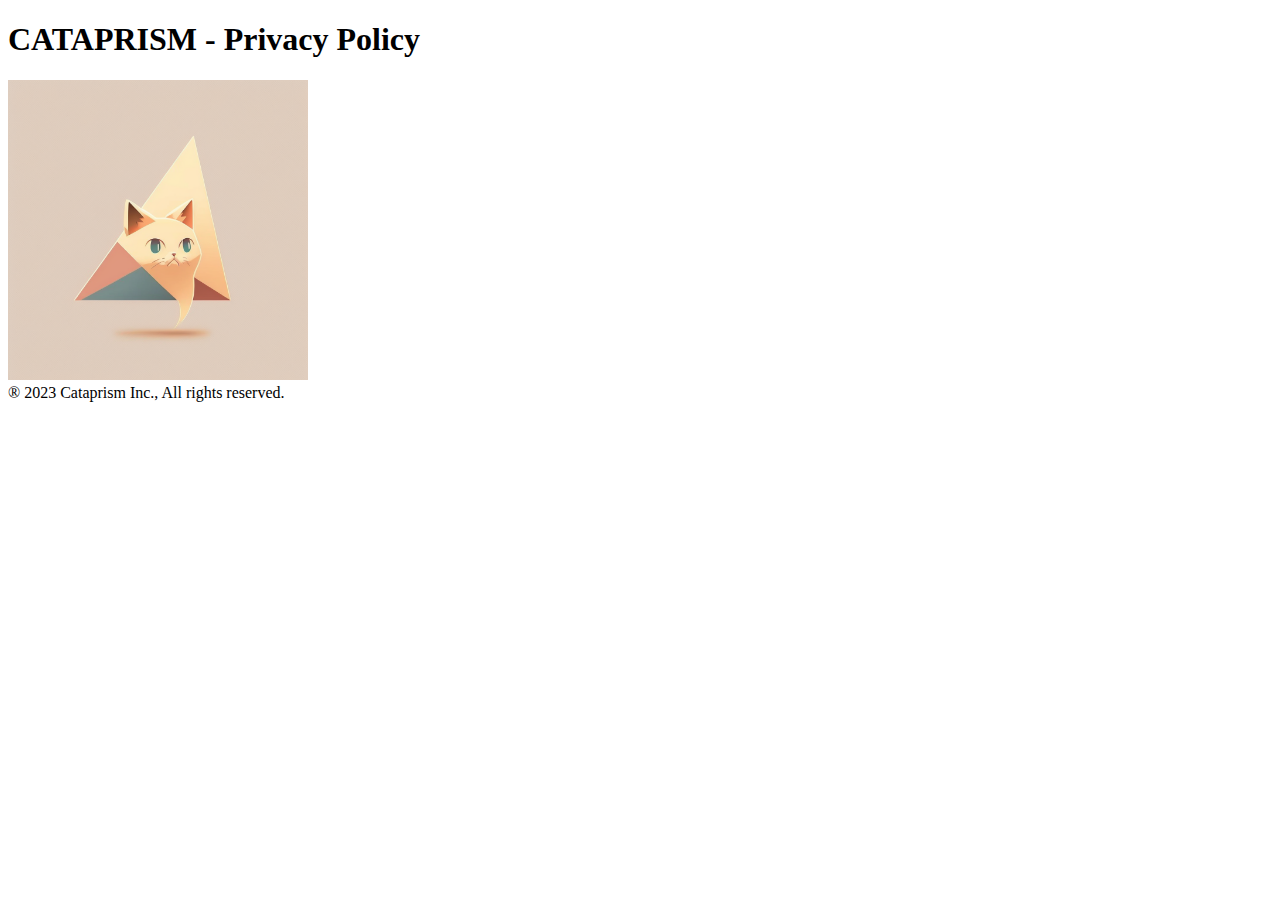
==== privacy.html @ 5a07837d "Added privacy policy page" ====
<!DOCTYPE html>
<html lang="en">
<head>
    <meta charset="UTF-8">
    <meta http-equiv="X-UA-Compatible" content="IE=edge">
    <meta name="viewport" content="width=device-width, initial-scale=1.0">
    <title>Cataprism</title>
</head>
<body>
    <h1> CATAPRISM - Privacy Policy</h1>
    <img src="img/logo.png" height="300px" width="300px"> </img>
    <footer> ® 2023 Cataprism Inc., All rights reserved.</footer>
</body>
</html>
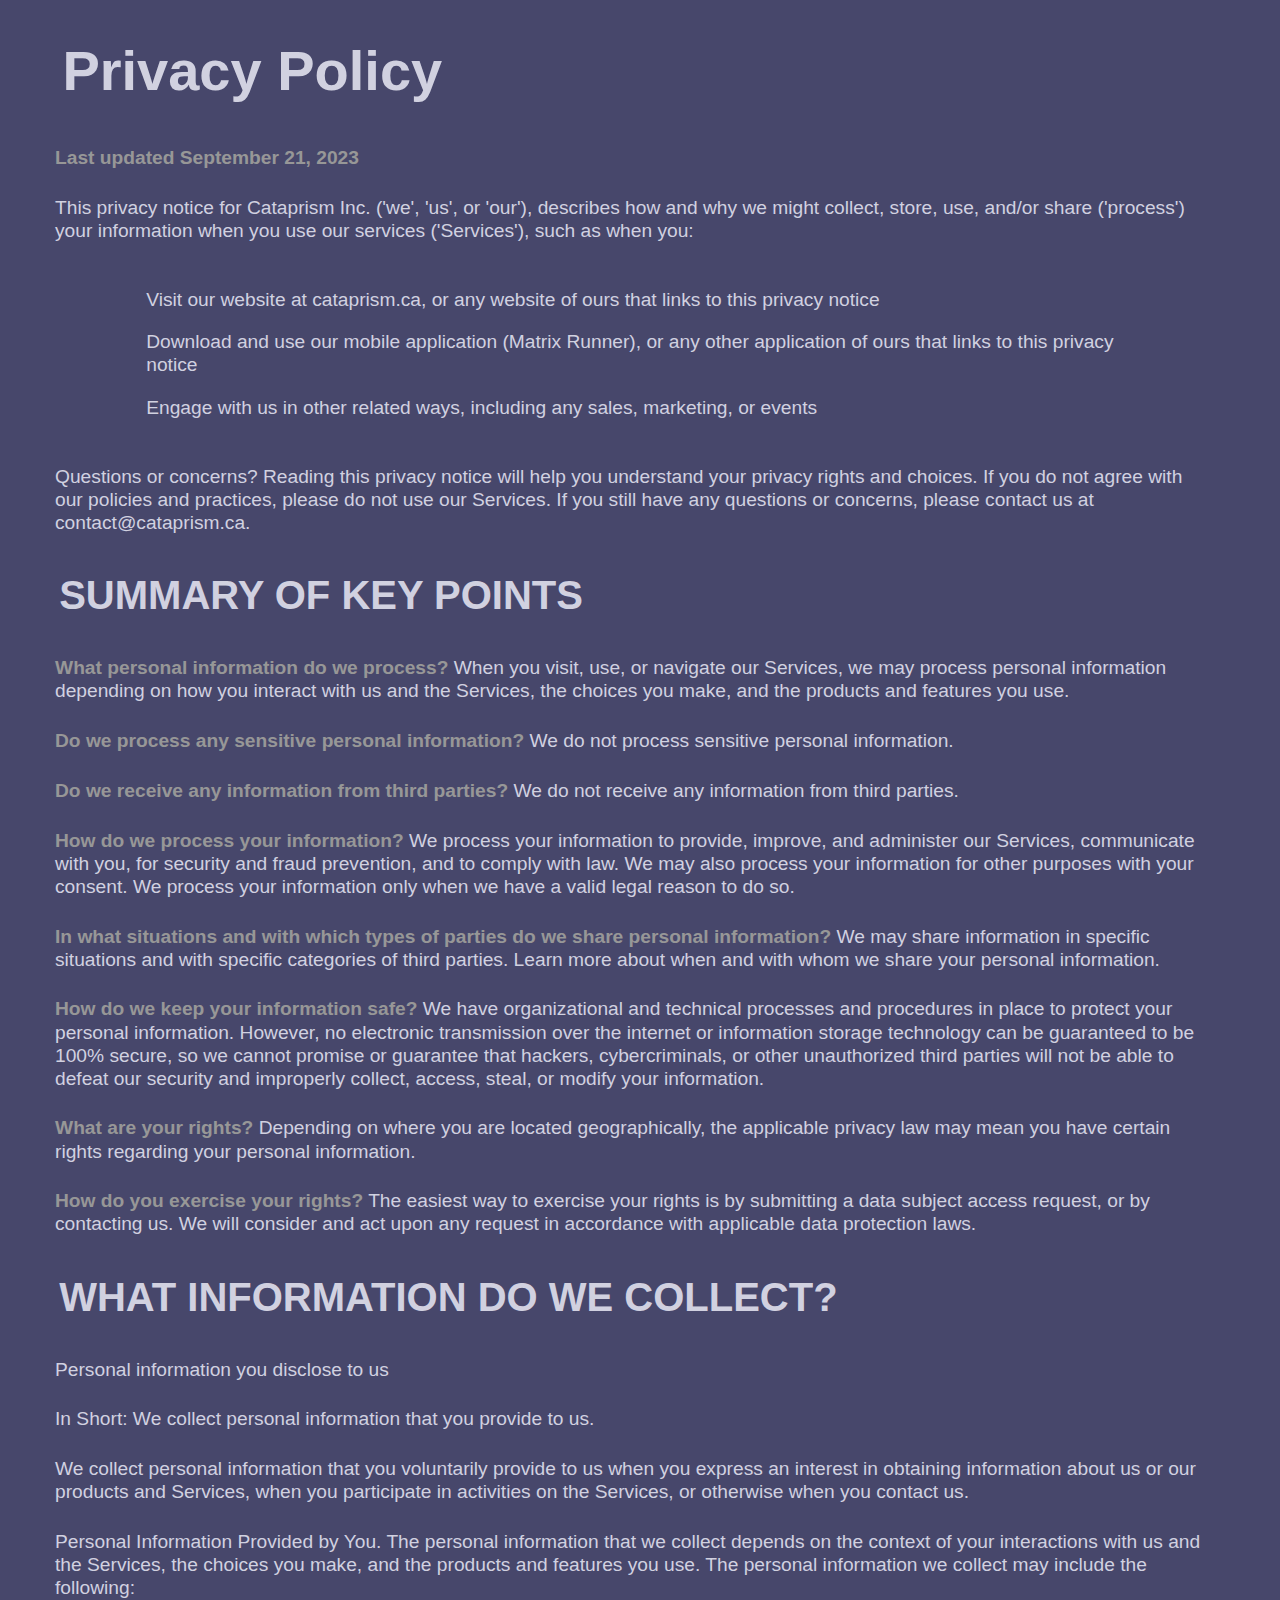
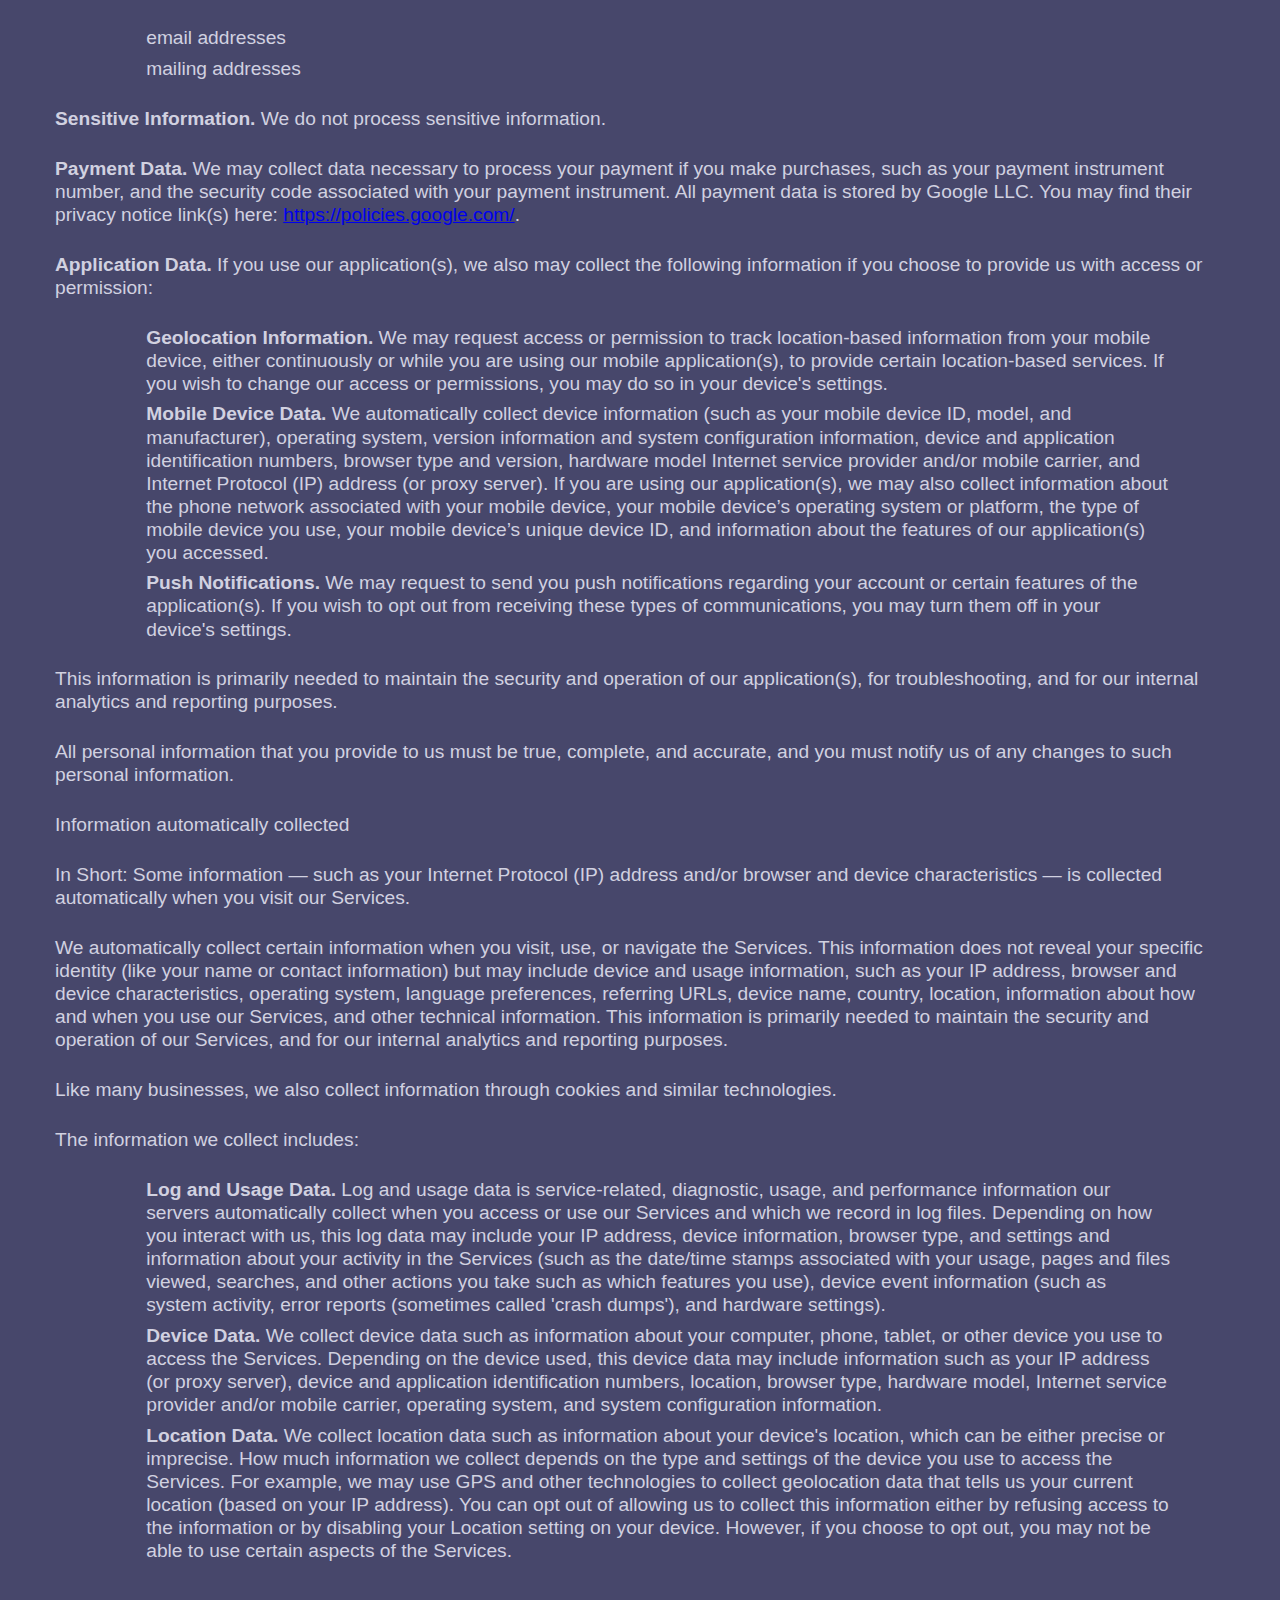
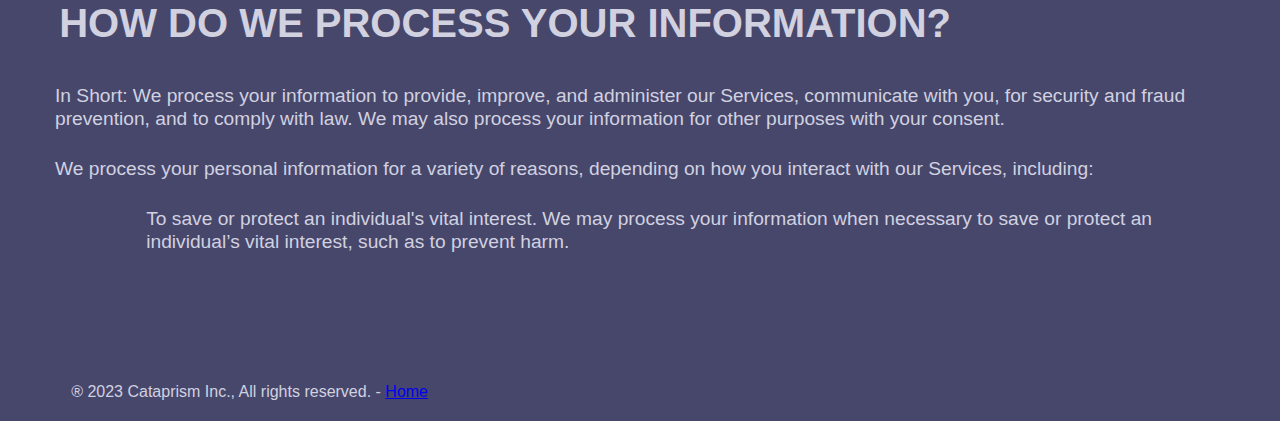
==== commit f005688e: "Updated main page and privacy policy" ====
--- a/privacy.html
+++ b/privacy.html
@@ -4,11 +4,115 @@
     <meta charset="UTF-8">
     <meta http-equiv="X-UA-Compatible" content="IE=edge">
     <meta name="viewport" content="width=device-width, initial-scale=1.0">
+    <link type="text/css" rel="stylesheet" href="css/privacy.css">
     <title>Cataprism</title>
 </head>
 <body>
-    <h1> CATAPRISM - Privacy Policy</h1>
-    <img src="img/logo.png" height="300px" width="300px"> </img>
-    <footer> ® 2023 Cataprism Inc., All rights reserved.</footer>
+    <h1> Privacy Policy</h1>
+    <p> <bold>Last updated September 21, 2023</bold></p>
+    <p> This privacy notice for Cataprism Inc. ('we', 'us', or 'our'), describes how and why we might collect, store, use, and/or share ('process') your information when you use our services ('Services'), such as when you: </p>
+    <li>
+        <ul> Visit our website at cataprism.ca, or any website of ours that links to this privacy notice </ul>
+        <ul> Download and use our mobile application (Matrix Runner), or any other application of ours that links to this privacy notice </ul>
+        <ul> Engage with us in other related ways, including any sales, marketing, or events </ul>
+    </li>
+    <p> Questions or concerns? Reading this privacy notice will help you understand your privacy rights and choices. If you do not agree with our policies and practices, please do not use our Services. If you still have any questions or concerns, please contact us at contact@cataprism.ca. </p>
+
+    <h2> SUMMARY OF KEY POINTS </h2>
+    <p> <bold> What personal information do we process? </bold> When you visit, use, or navigate our Services, we may process personal information depending on how you interact with us and the Services, the choices you make, and the products and features you use.</p>
+    <p><bold>Do we process any sensitive personal information?</bold> We do not process sensitive personal information.</p>
+
+    <p><bold>Do we receive any information from third parties?</bold> We do not receive any information from third parties.</p>
+
+    <p><bold>How do we process your information?</bold> We process your information to provide, improve, and administer our Services, communicate with you, for security and fraud prevention, and to comply with law. We may also process your information for other purposes with your consent. We process your information only when we have a valid legal reason to do so. </p>
+
+    <p><bold>In what situations and with which types of parties do we share personal information?</bold> We may share information in specific situations and with specific categories of third parties. Learn more about when and with whom we share your personal information.</p>
+
+    <p><bold>How do we keep your information safe?</bold> We have organizational and technical processes and procedures in place to protect your personal information. However, no electronic transmission over the internet or information storage technology can be guaranteed to be 100% secure, so we cannot promise or guarantee that hackers, cybercriminals, or other unauthorized third parties will not be able to defeat our security and improperly collect, access, steal, or modify your information. </p>
+
+    <p><bold>What are your rights?</bold> Depending on where you are located geographically, the applicable privacy law may mean you have certain rights regarding your personal information.</p>
+
+    <p><bold>How do you exercise your rights?</bold> The easiest way to exercise your rights is by submitting a data subject access request, or by contacting us. We will consider and act upon any request in accordance with applicable data protection laws.</p>
+
+    <h2> WHAT INFORMATION DO WE COLLECT? </h2>
+
+    <p>Personal information you disclose to us</p>
+
+    <p>In Short: We collect personal information that you provide to us.</p>
+
+    <p>We collect personal information that you voluntarily provide to us when you express an interest in obtaining information about us or our products and Services, when you participate in activities on the Services, or otherwise when you contact us.</p>
+
+    <p>Personal Information Provided by You. The personal information that we collect depends on the context of your interactions with us and the Services, the choices you make, and the products and features you use. The personal information we collect may include the following:</p>
+
+    <ul>
+        <li>email addresses</li>
+        <li>mailing addresses</li>
+    </ul>
+
+    <p><strong>Sensitive Information.</strong> We do not process sensitive information.</p>
+
+    <p><strong>Payment Data.</strong> We may collect data necessary to process your payment if you make purchases, such as your payment instrument number, and the security code associated with your payment instrument. All payment data is stored by Google LLC. You may find their privacy notice link(s) here: <a href="https://policies.google.com/">https://policies.google.com/</a>.</p>
+
+    <p><strong>Application Data.</strong> If you use our application(s), we also may collect the following information if you choose to provide us with access or permission:</p>
+
+    <ul>
+        <li><strong>Geolocation Information.</strong> We may request access or permission to track location-based information from your mobile device, either continuously or while you are using our mobile application(s), to provide certain location-based services. If you wish to change our access or permissions, you may do so in your device's settings.</li>
+        <li><strong>Mobile Device Data.</strong> We automatically collect device information (such as your mobile device ID, model, and manufacturer), operating system, version information and system configuration information, device and application identification numbers, browser type and version, hardware model Internet service provider and/or mobile carrier, and Internet Protocol (IP) address (or proxy server). If you are using our application(s), we may also collect information about the phone network associated with your mobile device, your mobile device’s operating system or platform, the type of mobile device you use, your mobile device’s unique device ID, and information about the features of our application(s) you accessed.</li>
+        <li><strong>Push Notifications.</strong> We may request to send you push notifications regarding your account or certain features of the application(s). If you wish to opt out from receiving these types of communications, you may turn them off in your device's settings.</li>
+    </ul>
+
+    <p>This information is primarily needed to maintain the security and operation of our application(s), for troubleshooting, and for our internal analytics and reporting purposes.</p>
+
+    <p>All personal information that you provide to us must be true, complete, and accurate, and you must notify us of any changes to such personal information.</p>
+
+    <p>Information automatically collected</p>
+
+    <p>In Short: Some information — such as your Internet Protocol (IP) address and/or browser and device characteristics — is collected automatically when you visit our Services.</p>
+
+    <p>We automatically collect certain information when you visit, use, or navigate the Services. This information does not reveal your specific identity (like your name or contact information) but may include device and usage information, such as your IP address, browser and device characteristics, operating system, language preferences, referring URLs, device name, country, location, information about how and when you use our Services, and other technical information. This information is primarily needed to maintain the security and operation of our Services, and for our internal analytics and reporting purposes.</p>
+
+    <p>Like many businesses, we also collect information through cookies and similar technologies.</p>
+
+    <p>The information we collect includes:</p>
+
+    <ul>
+        <li><strong>Log and Usage Data.</strong> Log and usage data is service-related, diagnostic, usage, and performance information our servers automatically collect when you access or use our Services and which we record in log files. Depending on how you interact with us, this log data may include your IP address, device information, browser type, and settings and information about your activity in the Services (such as the date/time stamps associated with your usage, pages and files viewed, searches, and other actions you take such as which features you use), device event information (such as system activity, error reports (sometimes called 'crash dumps'), and hardware settings).</li>
+        <li><strong>Device Data.</strong> We collect device data such as information about your computer, phone, tablet, or other device you use to access the Services. Depending on the device used, this device data may include information such as your IP address (or proxy server), device and application identification numbers, location, browser type, hardware model, Internet service provider and/or mobile carrier, operating system, and system configuration information.</li>
+        <li><strong>Location Data.</strong> We collect location data such as information about your device's location, which can be either precise or imprecise. How much information we collect depends on the type and settings of the device you use to access the Services. For example, we may use GPS and other technologies to collect geolocation data that tells us your current location (based on your IP address). You can opt out of allowing us to collect this information either by refusing access to the information or by disabling your Location setting on your device. However, if you choose to opt out, you may not be able to use certain aspects of the Services.</li>
+    </ul>
+
+    <h2> HOW DO WE PROCESS YOUR INFORMATION? </h2>
+
+    <p>In Short: We process your information to provide, improve, and administer our Services, communicate with you, for security and fraud prevention, and to comply with law. We may also process your information for other purposes with your consent.</p>
+
+    <p>We process your personal information for a variety of reasons, depending on how you interact with our Services, including:</p>
+
+    <ul>
+        <li>To save or protect an individual's vital interest. We may process your information when necessary to save or protect an individual’s vital interest, such as to prevent harm.</li>
+    </ul>
+
+
+    <!-- <h2> WHAT LEGAL BASES DO WE RELY ON TO PROCESS YOUR INFORMATION? </h2>
+
+    <h2> WHEN AND WITH WHOM DO WE SHARE YOUR PERSONAL INFORMATION? </h2>
+
+    <h2> WHAT IS OUR STANCE ON THIRD-PARTY WEBSITES? </h2>
+
+    <h2> DO WE USE COOKIES AND OTHER TRACKING TECHNOLOGIES? </h2>
+
+    <h2> IS YOUR INFORMATION TRANSFERRED INTERNATIONALLY? </h2>
+
+    <h2> HOW LONG DO WE KEEP YOUR INFORMATION? </h2>
+
+    <h2> HOW DO WE KEEP YOUR INFORMATION SAFE? </h2>
+
+    <h2> WHAT ARE YOUR PRIVACY RIGHTS? </h2> -->
+
+    
+    <footer> 
+        ® 2023 Cataprism Inc., All rights reserved. - 
+        
+        <a href="/">Home</a>
+    </footer>
 </body>
 </html>--- a/css/privacy.css
+++ b/css/privacy.css
@@ -0,0 +1,76 @@
+body {
+    background-color: #47476b;
+    margin: 0;
+    height: 100vh;
+}
+
+canvas {
+    display: block;
+}
+
+bold {
+    font-weight: bold;
+    color: #979797;
+}
+
+h1 {
+    position: relative;
+    color: #d1d1e0;
+    left: 4vw;
+    font-family: 'Franklin Gothic Medium', 'Arial Narrow', Arial, sans-serif;
+    font-size: 3.5em;
+    max-width: 80vw;
+    line-height: .8em;
+    padding: .2em;
+}
+
+h2 {
+    position: relative;
+    color: #d1d1e0;
+    left: 4vw;
+    font-family: 'Franklin Gothic Medium', 'Arial Narrow', Arial, sans-serif;
+    font-size: 2.5em;
+    max-width: 80vw;
+    line-height: .8em;
+    padding: .2em;
+}
+
+p {
+    position: relative;
+    color: #d1d1e0;
+    left: 4vw;
+    max-width: 90vw;
+    font-family: 'Franklin Gothic Medium', 'Arial Narrow', Arial, sans-serif;
+    font-size: 1.2em;
+    width: auto;
+    line-height: 1.2em;
+    padding: .2em;
+}
+
+li {
+    position: relative;
+    color: #d1d1e0;
+    left: 8vw;
+    max-width: 80vw;
+    font-family: 'Franklin Gothic Medium', 'Arial Narrow', Arial, sans-serif;
+    font-size: 1.2em;
+    width: auto;
+    line-height: 1.2em;
+    padding: .2em;
+    list-style-type: none;
+}
+
+#span button {
+    font-size: .8em;
+    padding: 15px;
+}
+
+footer {
+    position: relative;
+    color: #d1d1e0;
+    top: 10%;
+    padding: 20px;
+    left: 4vw;
+    max-width: 80%;
+    font-family: 'Franklin Gothic Medium', 'Arial Narrow', Arial, sans-serif;
+}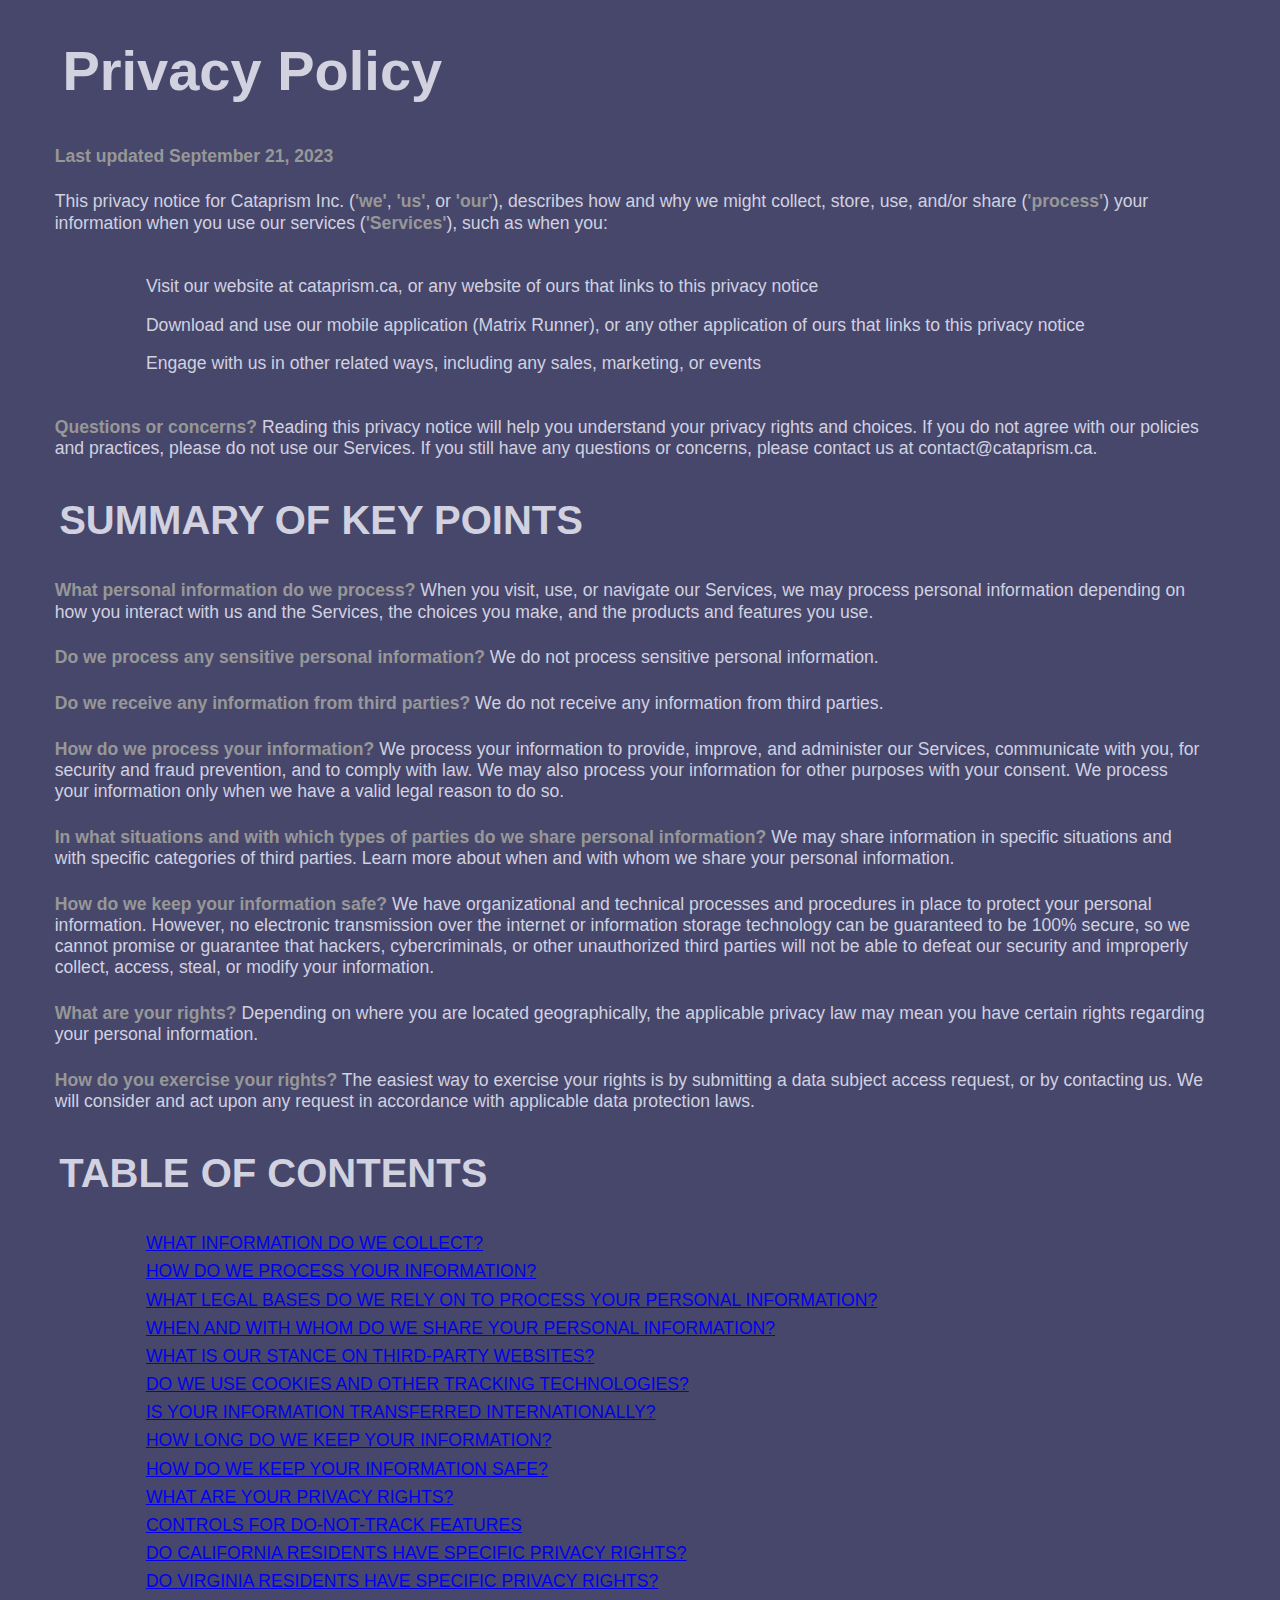
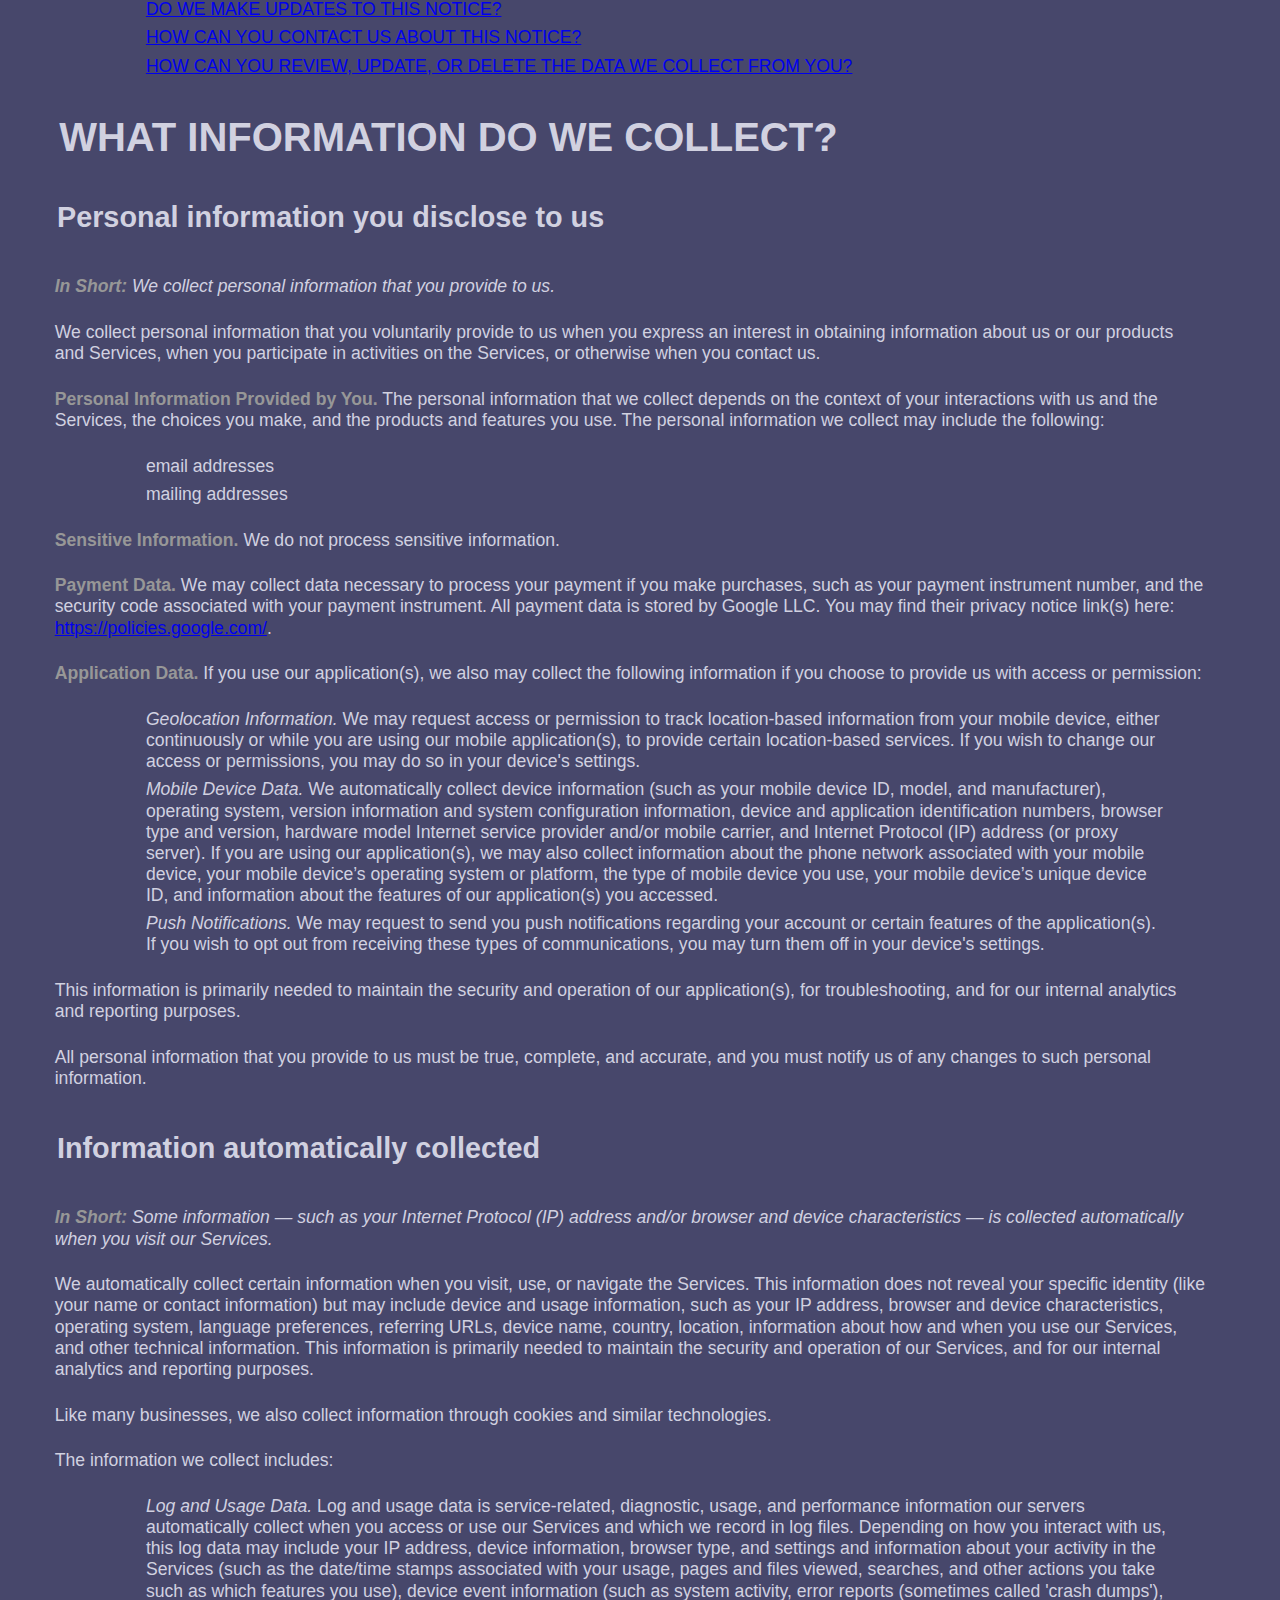
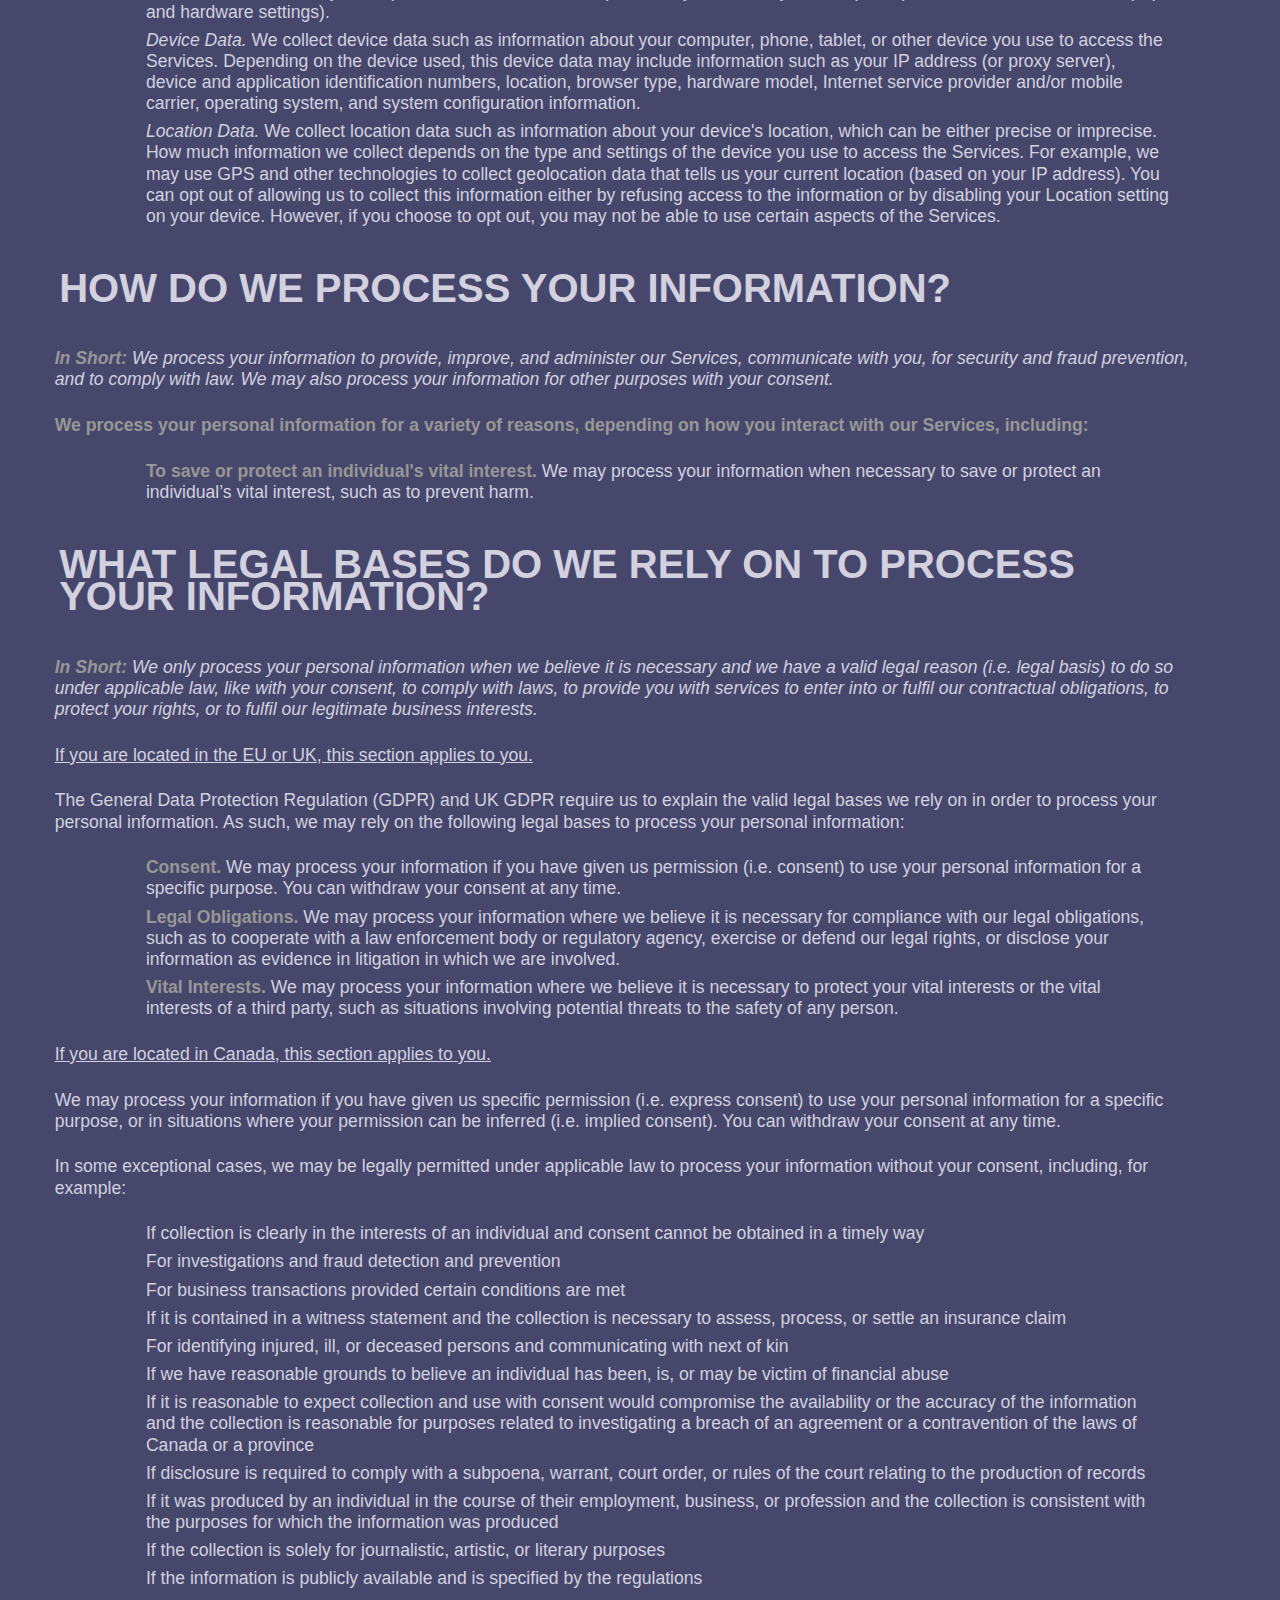
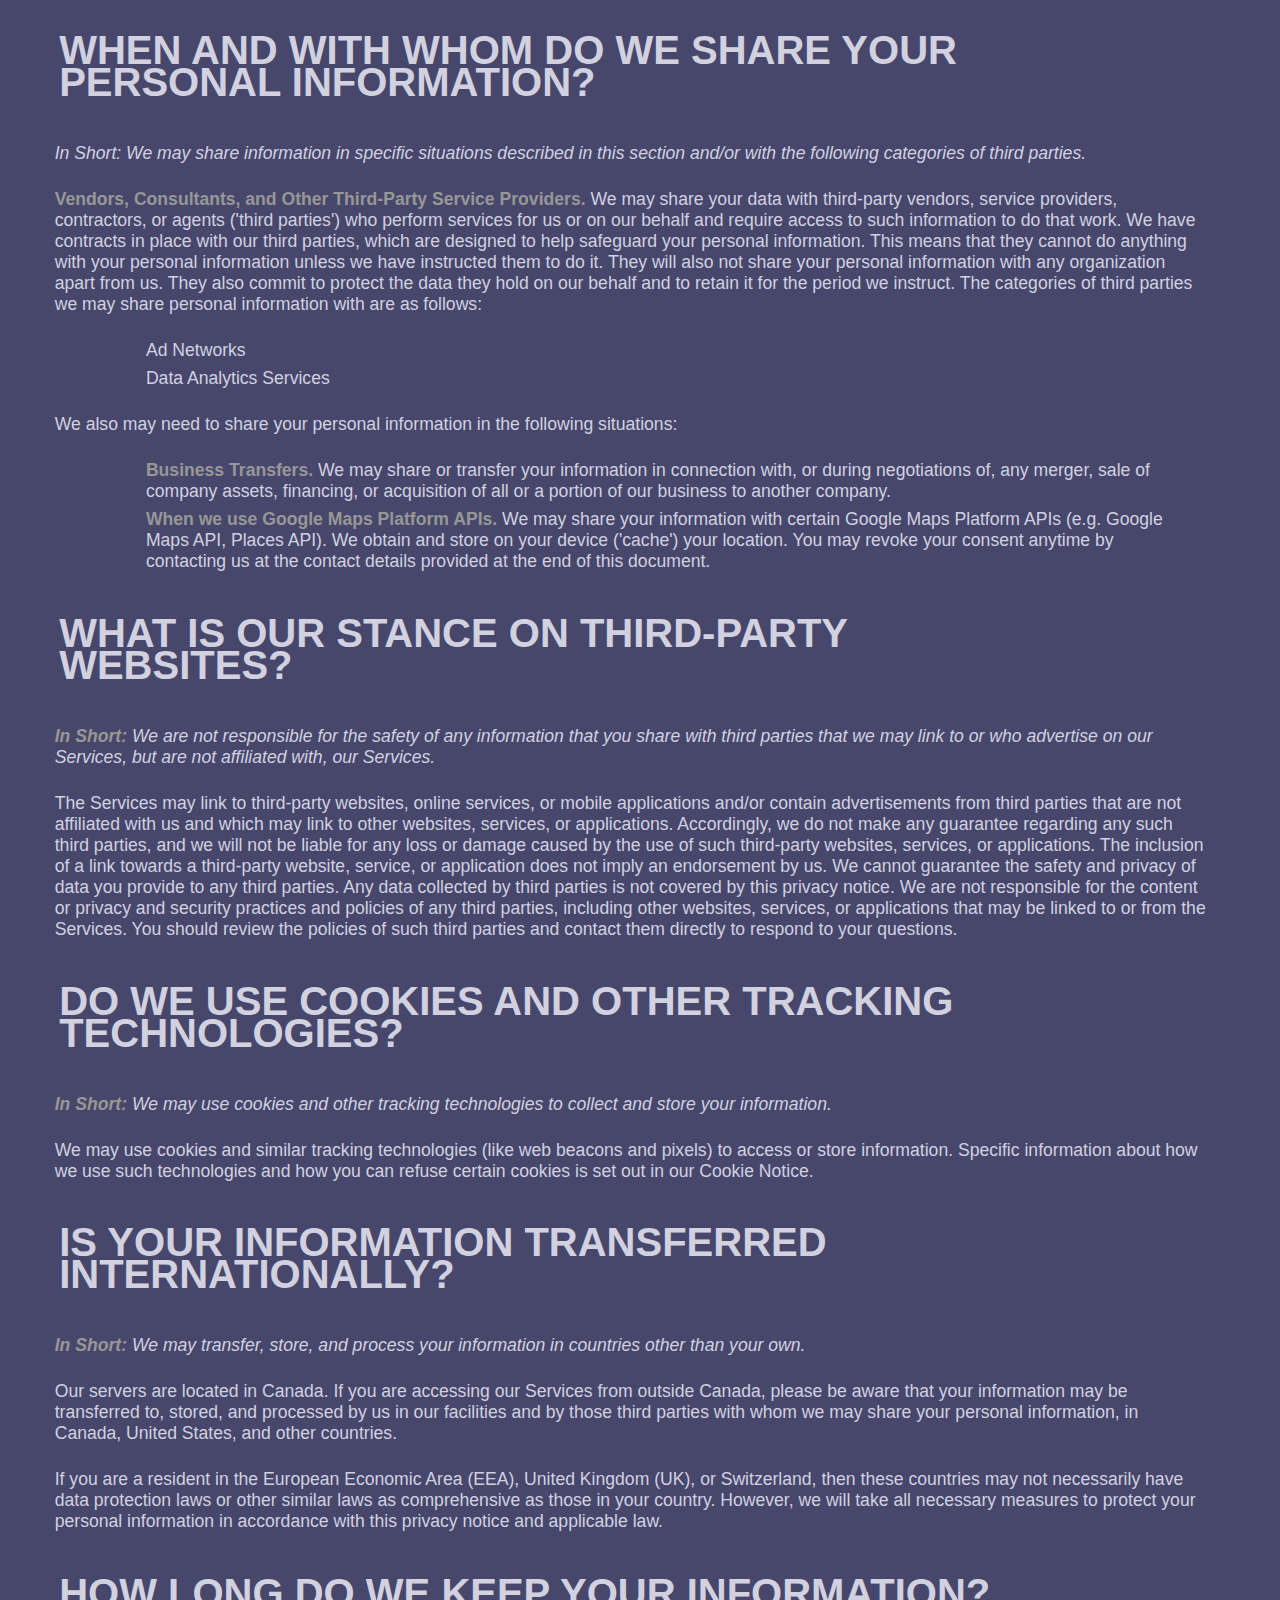
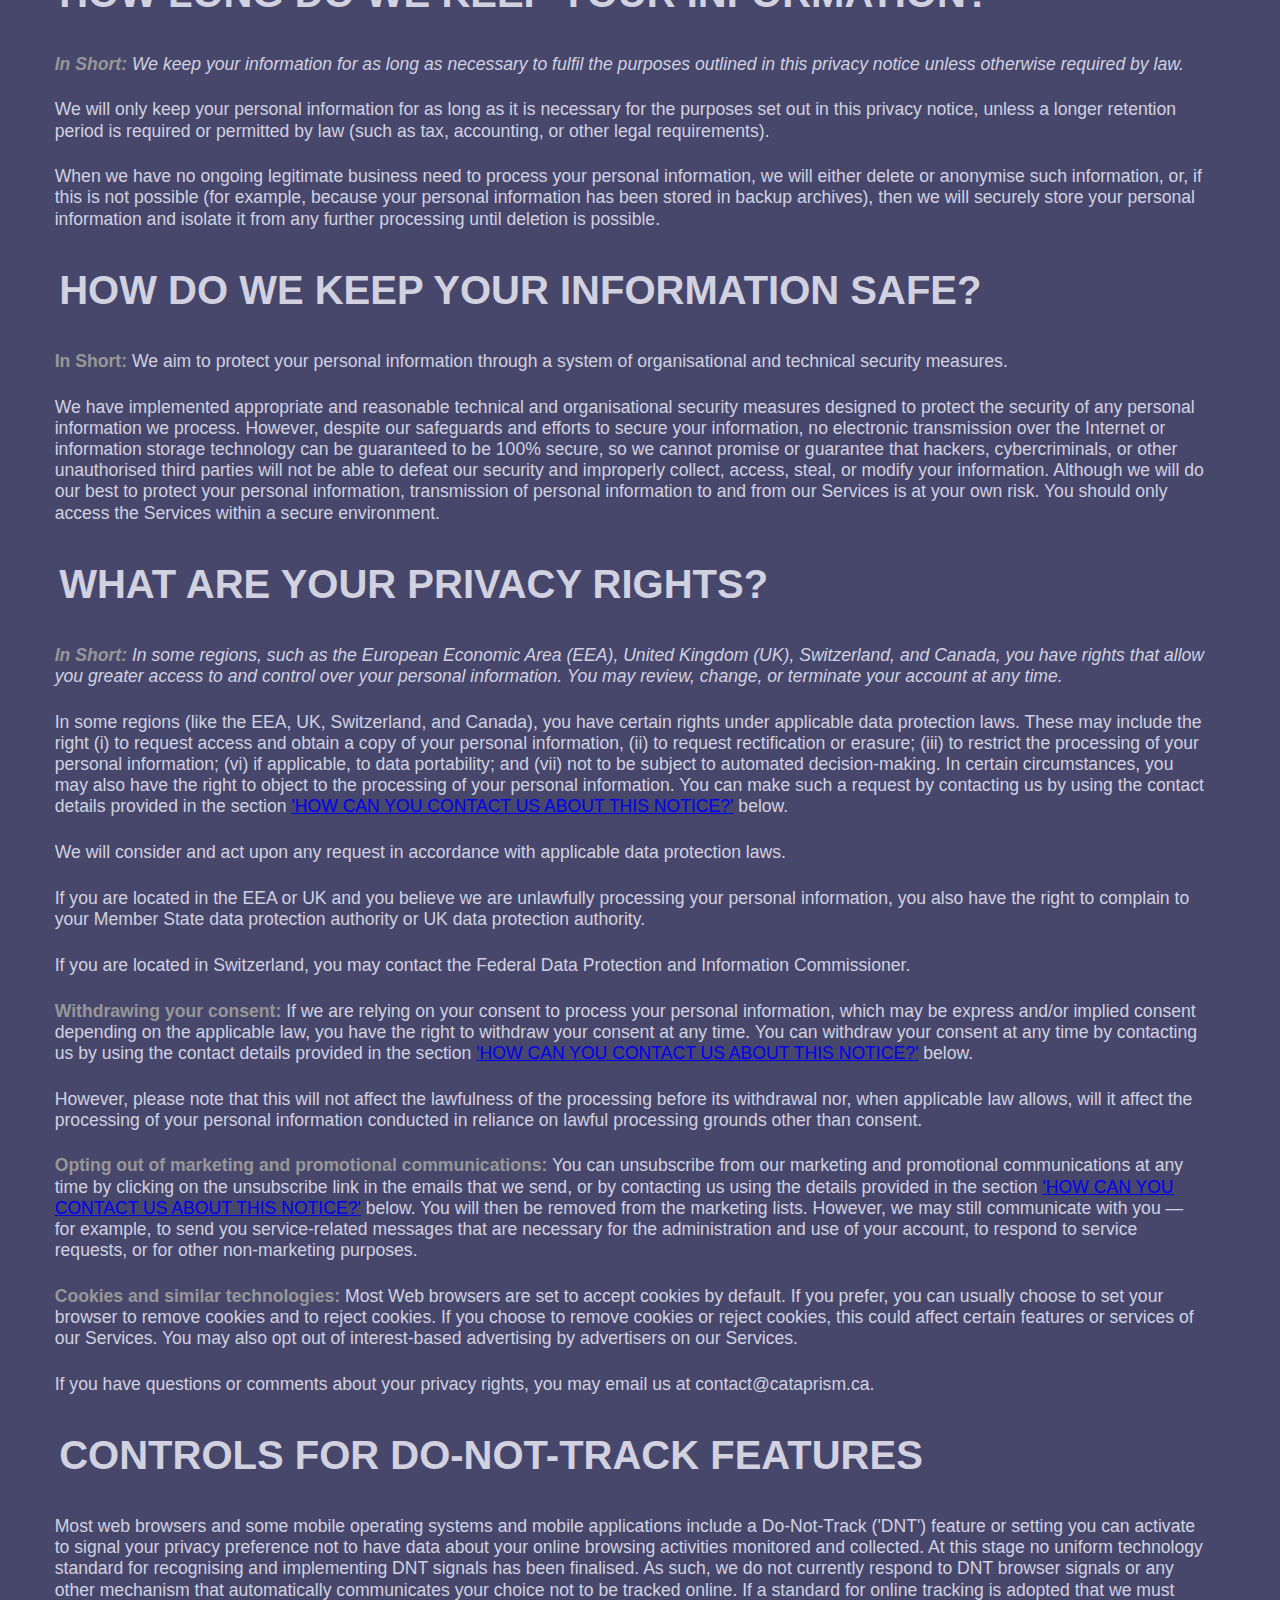
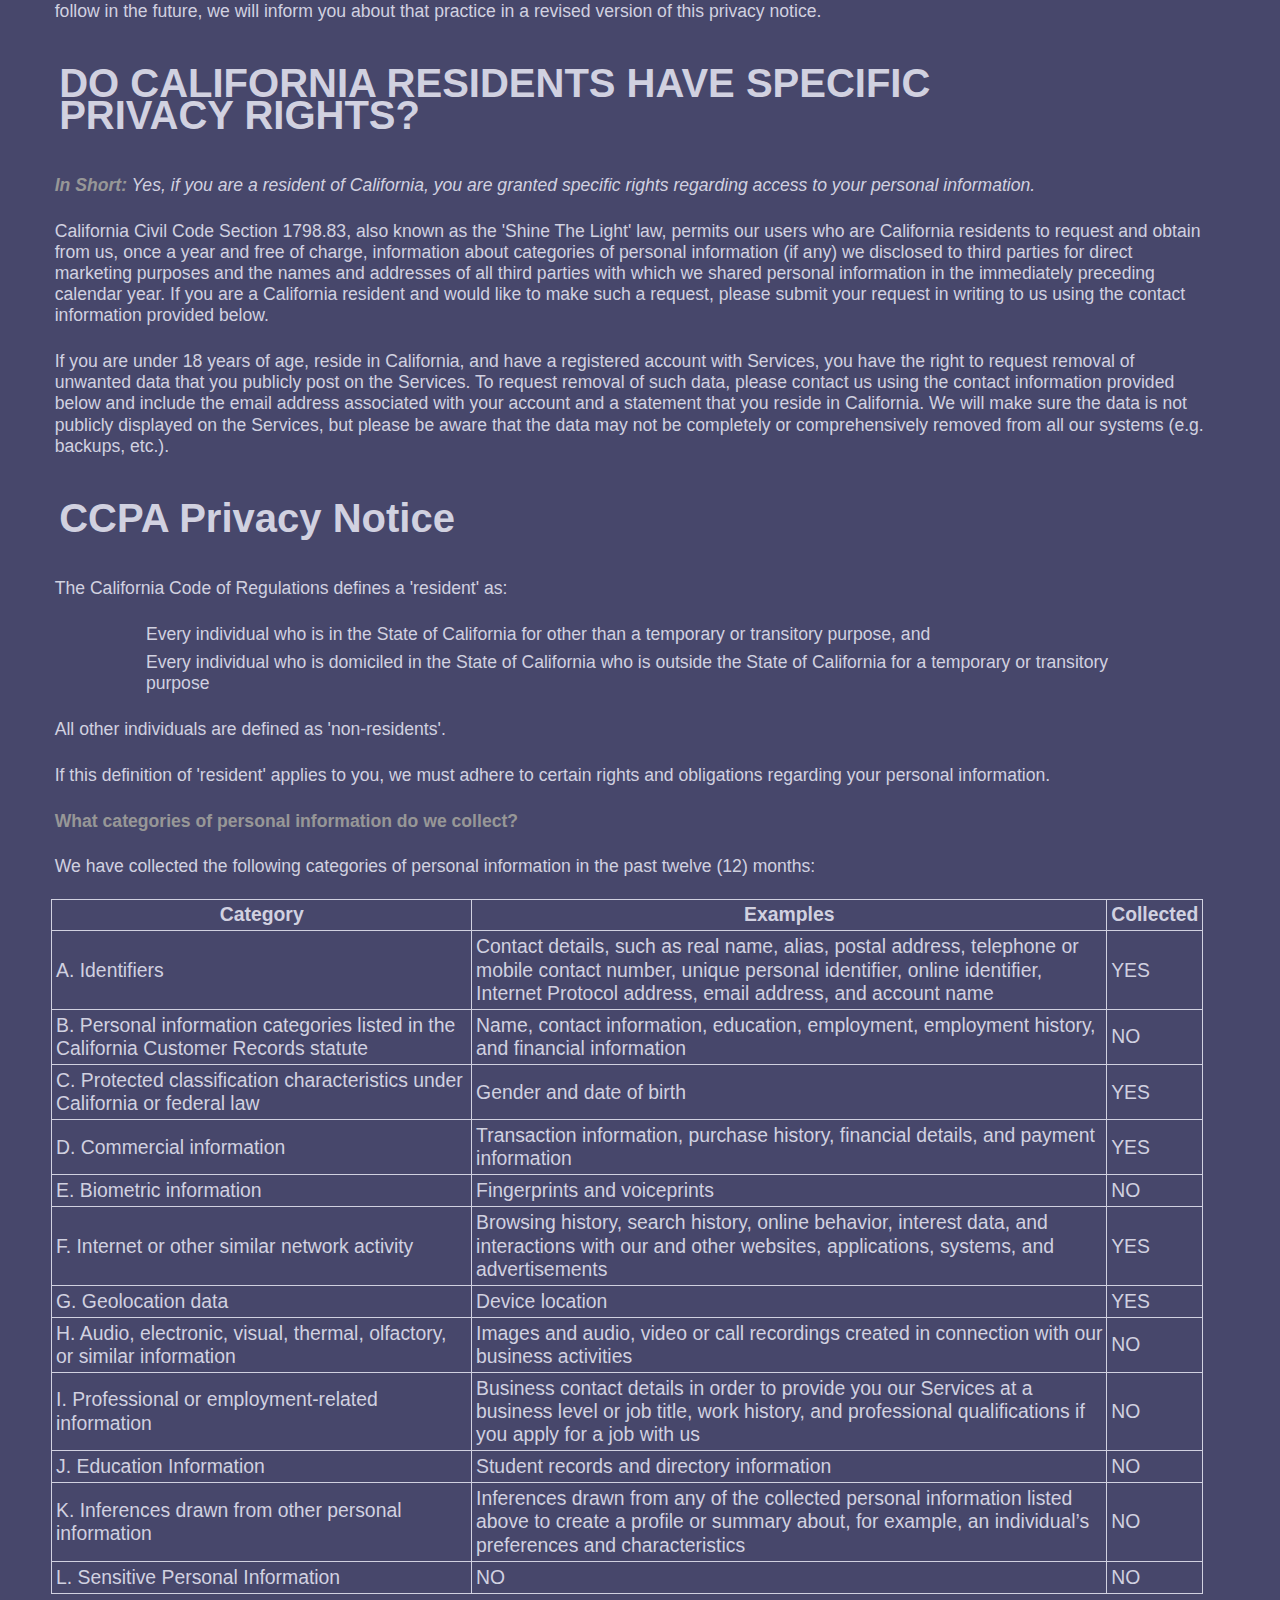
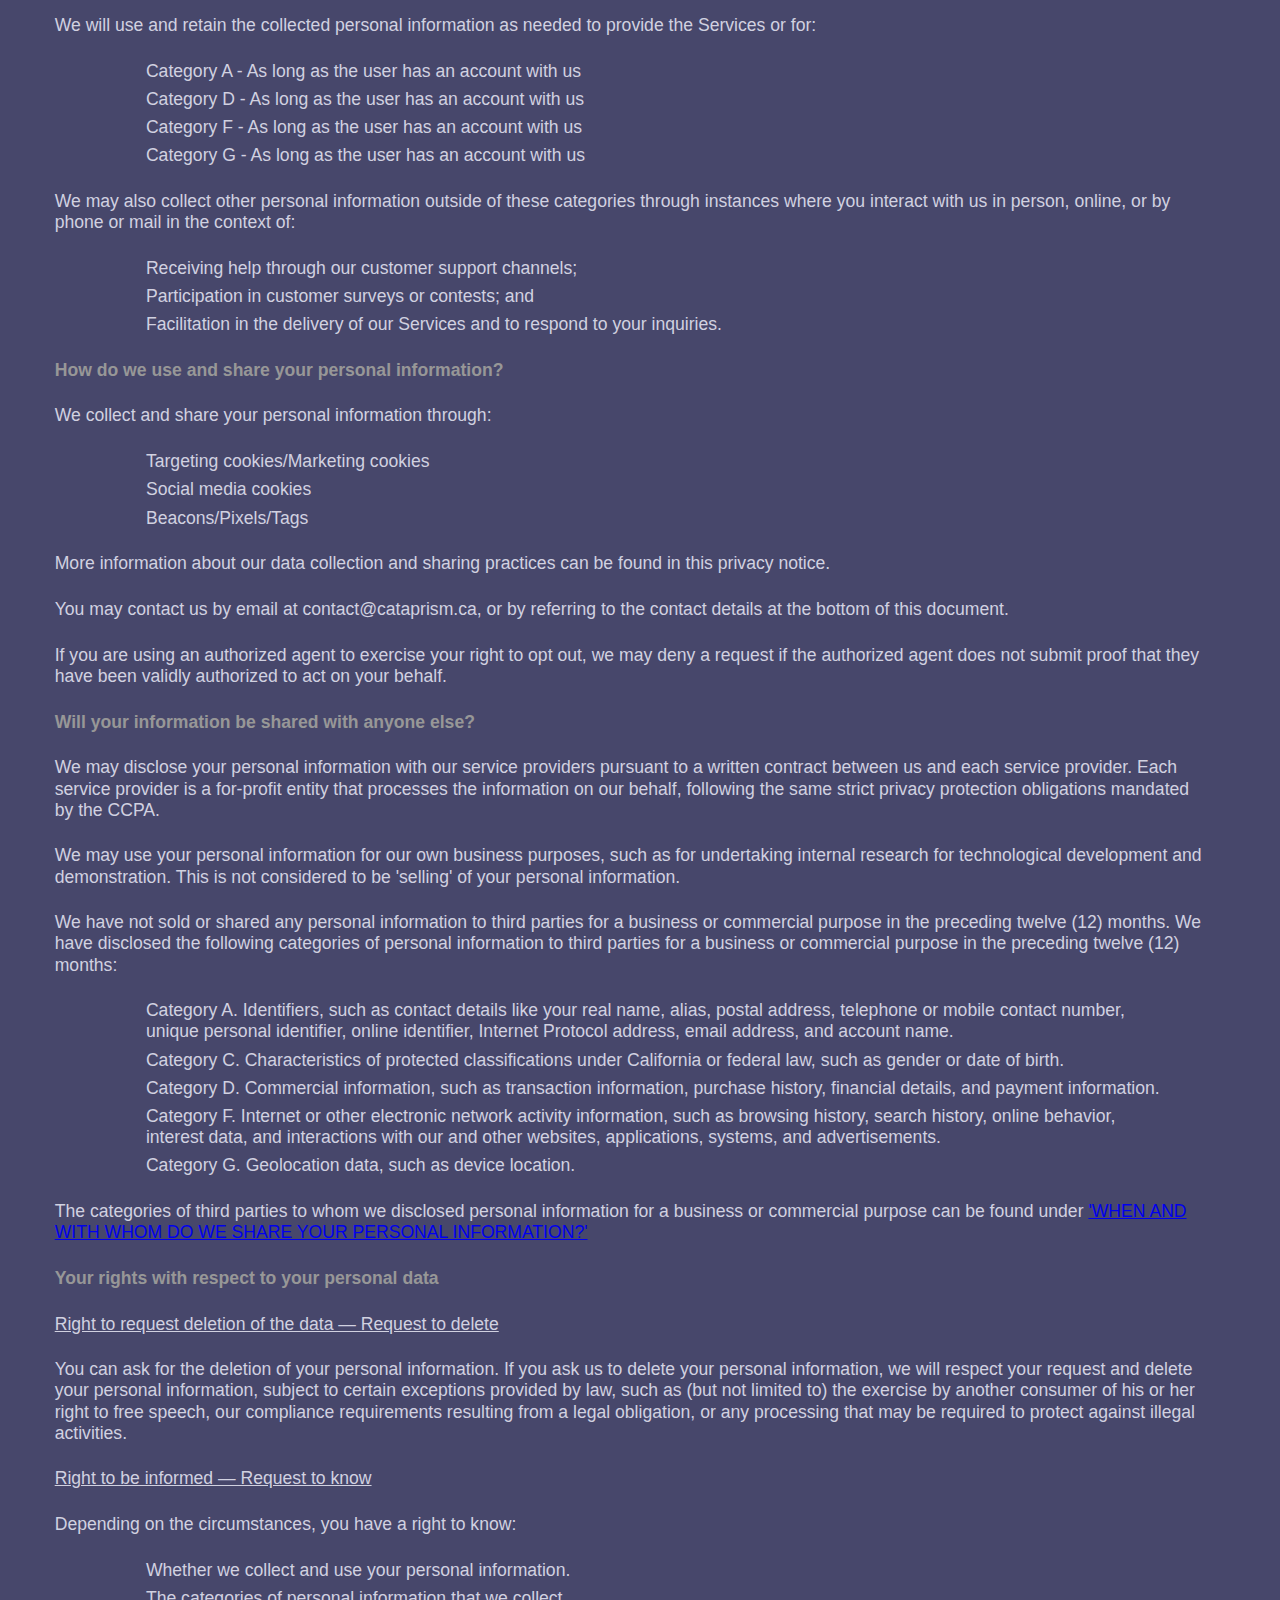
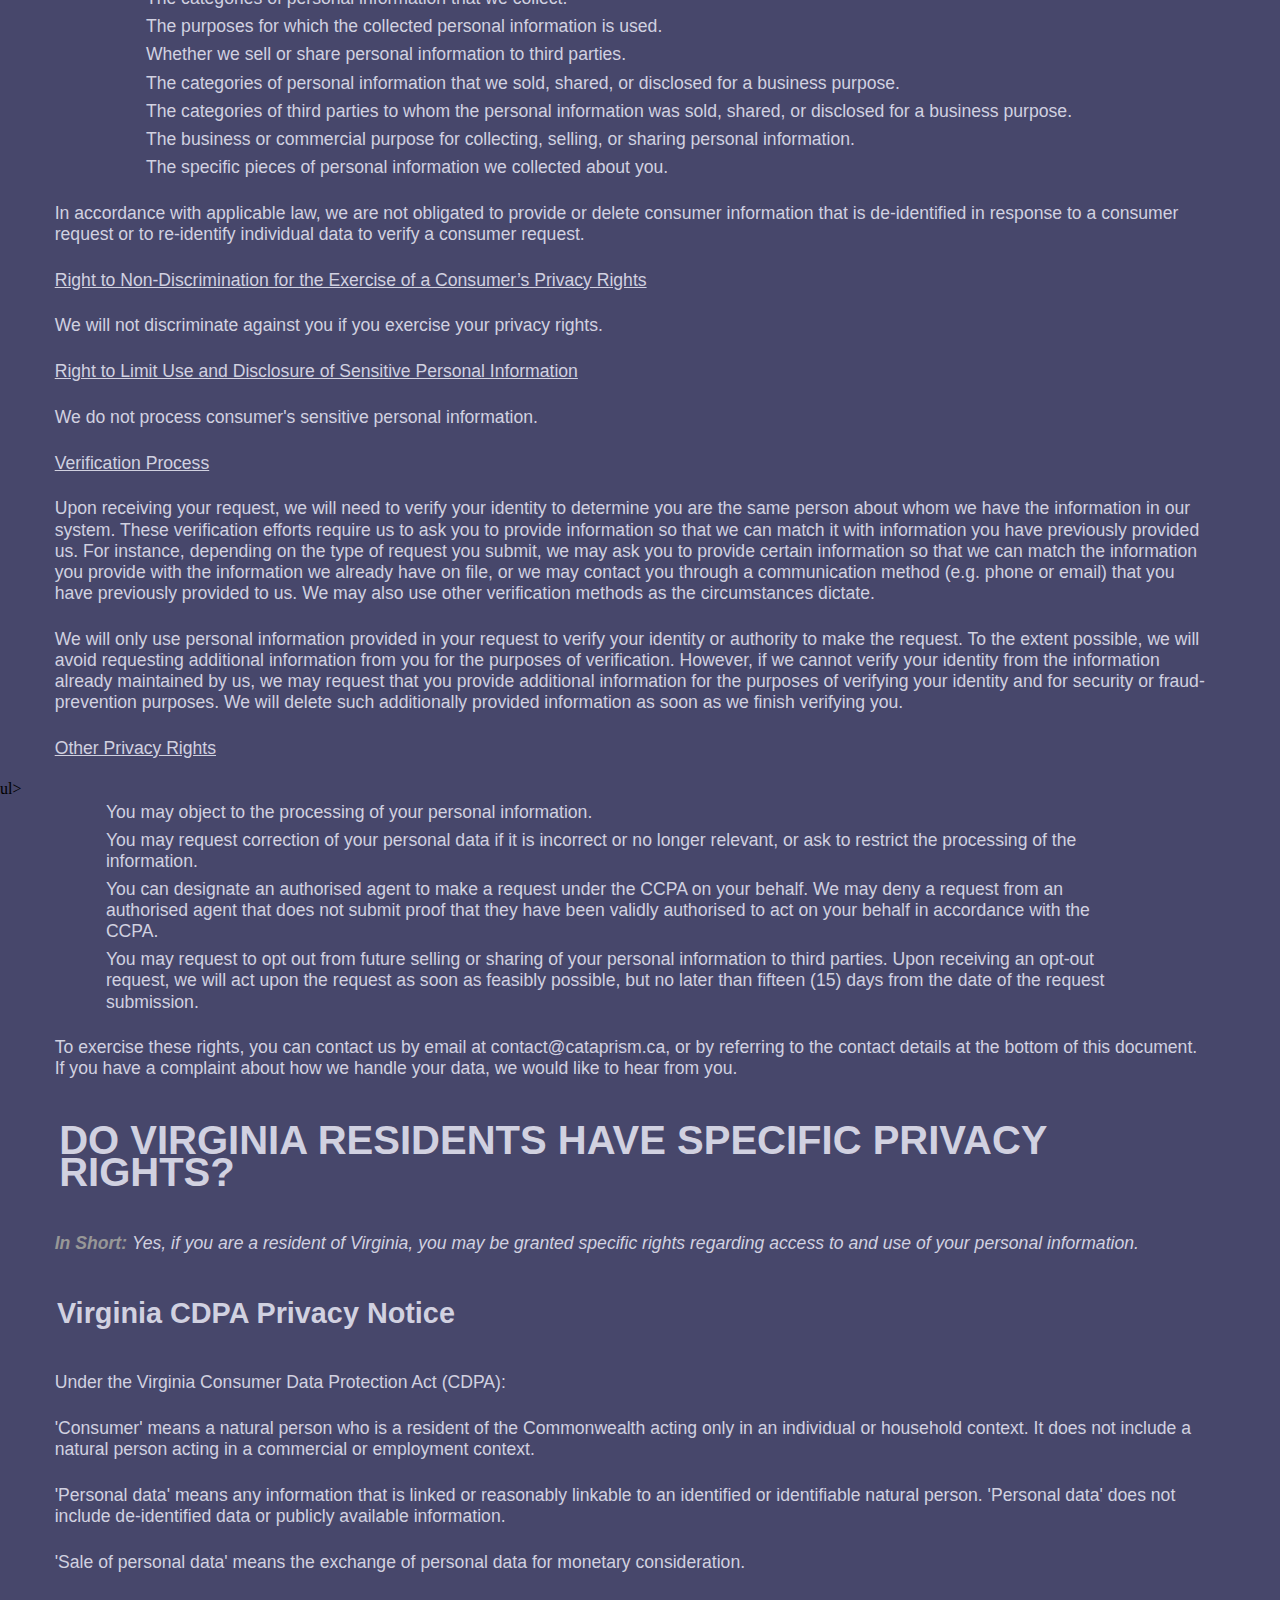
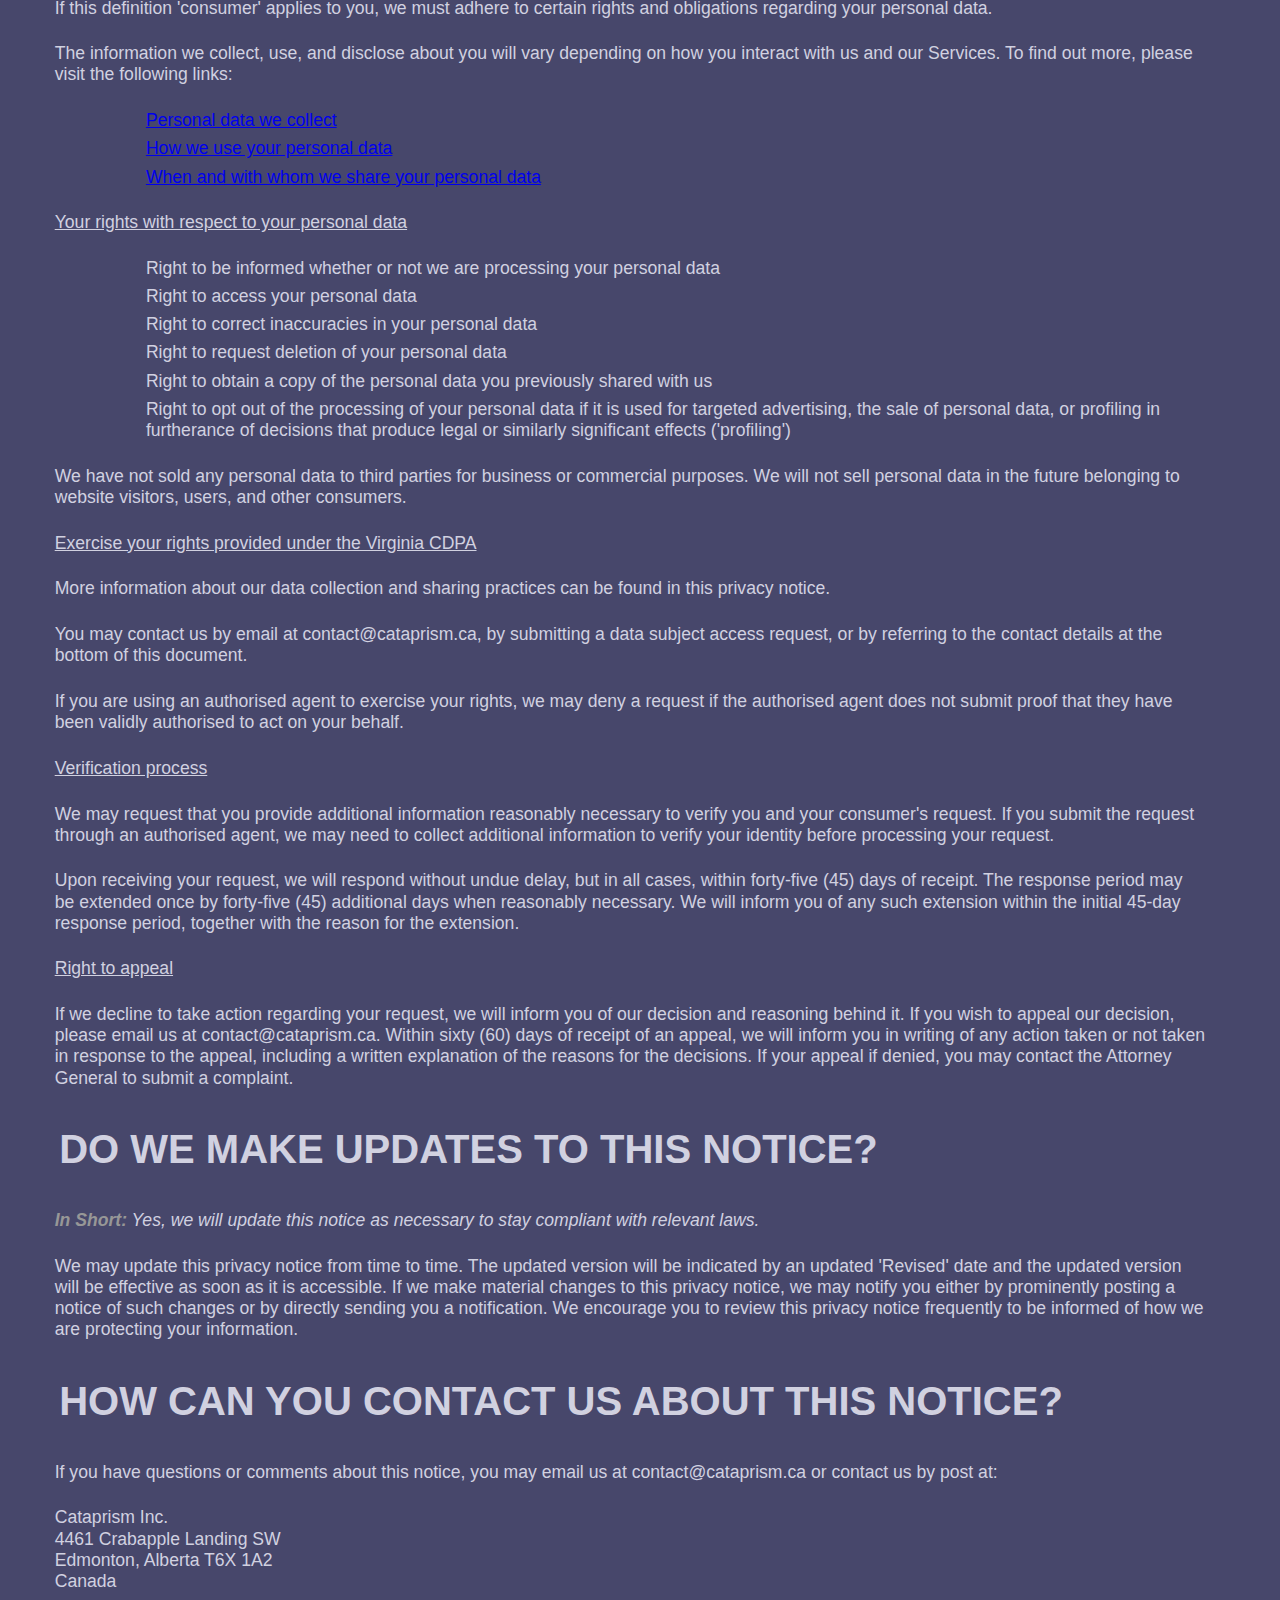
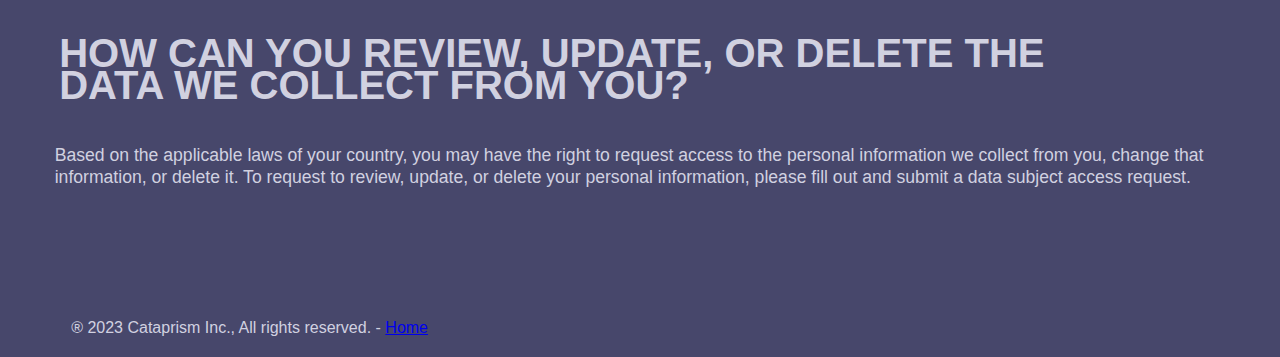
==== commit 6ee1aa79: "Updated privacy policy" ====
--- a/privacy.html
+++ b/privacy.html
@@ -4,19 +4,28 @@
     <meta charset="UTF-8">
     <meta http-equiv="X-UA-Compatible" content="IE=edge">
     <meta name="viewport" content="width=device-width, initial-scale=1.0">
+    <!-- Google tag (gtag.js) -->
+    <script async src="https://www.googletagmanager.com/gtag/js?id=G-6JKQHCHJVZ"></script>
+    <script>
+        window.dataLayer = window.dataLayer || [];
+        function gtag(){dataLayer.push(arguments);}
+        gtag('js', new Date());
+
+        gtag('config', 'G-6JKQHCHJVZ');
+    </script>
     <link type="text/css" rel="stylesheet" href="css/privacy.css">
     <title>Cataprism</title>
 </head>
 <body>
     <h1> Privacy Policy</h1>
     <p> <bold>Last updated September 21, 2023</bold></p>
-    <p> This privacy notice for Cataprism Inc. ('we', 'us', or 'our'), describes how and why we might collect, store, use, and/or share ('process') your information when you use our services ('Services'), such as when you: </p>
+    <p> This privacy notice for Cataprism Inc. (<bold>'we'</bold>, <bold>'us'</bold>, or <bold>'our'</bold>), describes how and why we might collect, store, use, and/or share (<bold>'process'</bold>) your information when you use our services (<bold>'Services'</bold>), such as when you: </p>
     <li>
         <ul> Visit our website at cataprism.ca, or any website of ours that links to this privacy notice </ul>
         <ul> Download and use our mobile application (Matrix Runner), or any other application of ours that links to this privacy notice </ul>
         <ul> Engage with us in other related ways, including any sales, marketing, or events </ul>
     </li>
-    <p> Questions or concerns? Reading this privacy notice will help you understand your privacy rights and choices. If you do not agree with our policies and practices, please do not use our Services. If you still have any questions or concerns, please contact us at contact@cataprism.ca. </p>
+    <p> <bold>Questions or concerns? </bold>Reading this privacy notice will help you understand your privacy rights and choices. If you do not agree with our policies and practices, please do not use our Services. If you still have any questions or concerns, please contact us at contact@cataprism.ca. </p>
 
     <h2> SUMMARY OF KEY POINTS </h2>
     <p> <bold> What personal information do we process? </bold> When you visit, use, or navigate our Services, we may process personal information depending on how you interact with us and the Services, the choices you make, and the products and features you use.</p>
@@ -34,40 +43,60 @@
 
     <p><bold>How do you exercise your rights?</bold> The easiest way to exercise your rights is by submitting a data subject access request, or by contacting us. We will consider and act upon any request in accordance with applicable data protection laws.</p>
 
-    <h2> WHAT INFORMATION DO WE COLLECT? </h2>
-
-    <p>Personal information you disclose to us</p>
-
-    <p>In Short: We collect personal information that you provide to us.</p>
+    <h2>TABLE OF CONTENTS</h2>
+    <ol>
+        <li><a href="#section1">WHAT INFORMATION DO WE COLLECT?</a></li>
+        <li><a href="#section2">HOW DO WE PROCESS YOUR INFORMATION?</a></li>
+        <li><a href="#section3">WHAT LEGAL BASES DO WE RELY ON TO PROCESS YOUR PERSONAL INFORMATION?</a></li>
+        <li><a href="#section4">WHEN AND WITH WHOM DO WE SHARE YOUR PERSONAL INFORMATION?</a></li>
+        <li><a href="#section5">WHAT IS OUR STANCE ON THIRD-PARTY WEBSITES?</a></li>
+        <li><a href="#section6">DO WE USE COOKIES AND OTHER TRACKING TECHNOLOGIES?</a></li>
+        <li><a href="#section7">IS YOUR INFORMATION TRANSFERRED INTERNATIONALLY?</a></li>
+        <li><a href="#section8">HOW LONG DO WE KEEP YOUR INFORMATION?</a></li>
+        <li><a href="#section9">HOW DO WE KEEP YOUR INFORMATION SAFE?</a></li>
+        <li><a href="#section10">WHAT ARE YOUR PRIVACY RIGHTS?</a></li>
+        <li><a href="#section11">CONTROLS FOR DO-NOT-TRACK FEATURES</a></li>
+        <li><a href="#section12">DO CALIFORNIA RESIDENTS HAVE SPECIFIC PRIVACY RIGHTS?</a></li>
+        <li><a href="#section13">DO VIRGINIA RESIDENTS HAVE SPECIFIC PRIVACY RIGHTS?</a></li>
+        <li><a href="#section14">DO WE MAKE UPDATES TO THIS NOTICE?</a></li>
+        <li><a href="#section15">HOW CAN YOU CONTACT US ABOUT THIS NOTICE?</a></li>
+        <li><a href="#section16">HOW CAN YOU REVIEW, UPDATE, OR DELETE THE DATA WE COLLECT FROM YOU?</a></li>
+    </ol>
+    
+    <h2 id="section1"> WHAT INFORMATION DO WE COLLECT? </h2>
+
+    <h4>Personal information you disclose to us</h4>
+
+    <p><i><bold>In Short:</bold> We collect personal information that you provide to us.</i></p>
 
     <p>We collect personal information that you voluntarily provide to us when you express an interest in obtaining information about us or our products and Services, when you participate in activities on the Services, or otherwise when you contact us.</p>
 
-    <p>Personal Information Provided by You. The personal information that we collect depends on the context of your interactions with us and the Services, the choices you make, and the products and features you use. The personal information we collect may include the following:</p>
+    <p><bold>Personal Information Provided by You.</bold> The personal information that we collect depends on the context of your interactions with us and the Services, the choices you make, and the products and features you use. The personal information we collect may include the following:</p>
 
     <ul>
         <li>email addresses</li>
         <li>mailing addresses</li>
     </ul>
 
-    <p><strong>Sensitive Information.</strong> We do not process sensitive information.</p>
-
-    <p><strong>Payment Data.</strong> We may collect data necessary to process your payment if you make purchases, such as your payment instrument number, and the security code associated with your payment instrument. All payment data is stored by Google LLC. You may find their privacy notice link(s) here: <a href="https://policies.google.com/">https://policies.google.com/</a>.</p>
-
-    <p><strong>Application Data.</strong> If you use our application(s), we also may collect the following information if you choose to provide us with access or permission:</p>
-
-    <ul>
-        <li><strong>Geolocation Information.</strong> We may request access or permission to track location-based information from your mobile device, either continuously or while you are using our mobile application(s), to provide certain location-based services. If you wish to change our access or permissions, you may do so in your device's settings.</li>
-        <li><strong>Mobile Device Data.</strong> We automatically collect device information (such as your mobile device ID, model, and manufacturer), operating system, version information and system configuration information, device and application identification numbers, browser type and version, hardware model Internet service provider and/or mobile carrier, and Internet Protocol (IP) address (or proxy server). If you are using our application(s), we may also collect information about the phone network associated with your mobile device, your mobile device’s operating system or platform, the type of mobile device you use, your mobile device’s unique device ID, and information about the features of our application(s) you accessed.</li>
-        <li><strong>Push Notifications.</strong> We may request to send you push notifications regarding your account or certain features of the application(s). If you wish to opt out from receiving these types of communications, you may turn them off in your device's settings.</li>
+    <p><bold>Sensitive Information.</bold> We do not process sensitive information.</p>
+
+    <p><bold>Payment Data.</bold> We may collect data necessary to process your payment if you make purchases, such as your payment instrument number, and the security code associated with your payment instrument. All payment data is stored by Google LLC. You may find their privacy notice link(s) here: <a href="https://policies.google.com/">https://policies.google.com/</a>.</p>
+
+    <p><bold>Application Data.</bold> If you use our application(s), we also may collect the following information if you choose to provide us with access or permission:</p>
+
+    <ul>
+        <li><i>Geolocation Information.</i> We may request access or permission to track location-based information from your mobile device, either continuously or while you are using our mobile application(s), to provide certain location-based services. If you wish to change our access or permissions, you may do so in your device's settings.</li>
+        <li><i>Mobile Device Data.</i> We automatically collect device information (such as your mobile device ID, model, and manufacturer), operating system, version information and system configuration information, device and application identification numbers, browser type and version, hardware model Internet service provider and/or mobile carrier, and Internet Protocol (IP) address (or proxy server). If you are using our application(s), we may also collect information about the phone network associated with your mobile device, your mobile device’s operating system or platform, the type of mobile device you use, your mobile device’s unique device ID, and information about the features of our application(s) you accessed.</li>
+        <li><i>Push Notifications.</i> We may request to send you push notifications regarding your account or certain features of the application(s). If you wish to opt out from receiving these types of communications, you may turn them off in your device's settings.</li>
     </ul>
 
     <p>This information is primarily needed to maintain the security and operation of our application(s), for troubleshooting, and for our internal analytics and reporting purposes.</p>
 
     <p>All personal information that you provide to us must be true, complete, and accurate, and you must notify us of any changes to such personal information.</p>
 
-    <p>Information automatically collected</p>
-
-    <p>In Short: Some information — such as your Internet Protocol (IP) address and/or browser and device characteristics — is collected automatically when you visit our Services.</p>
+    <h4>Information automatically collected</h4>
+
+    <p><i><bold>In Short:</bold> Some information — such as your Internet Protocol (IP) address and/or browser and device characteristics — is collected automatically when you visit our Services.</i></p>
 
     <p>We automatically collect certain information when you visit, use, or navigate the Services. This information does not reveal your specific identity (like your name or contact information) but may include device and usage information, such as your IP address, browser and device characteristics, operating system, language preferences, referring URLs, device name, country, location, information about how and when you use our Services, and other technical information. This information is primarily needed to maintain the security and operation of our Services, and for our internal analytics and reporting purposes.</p>
 
@@ -76,37 +105,409 @@
     <p>The information we collect includes:</p>
 
     <ul>
-        <li><strong>Log and Usage Data.</strong> Log and usage data is service-related, diagnostic, usage, and performance information our servers automatically collect when you access or use our Services and which we record in log files. Depending on how you interact with us, this log data may include your IP address, device information, browser type, and settings and information about your activity in the Services (such as the date/time stamps associated with your usage, pages and files viewed, searches, and other actions you take such as which features you use), device event information (such as system activity, error reports (sometimes called 'crash dumps'), and hardware settings).</li>
-        <li><strong>Device Data.</strong> We collect device data such as information about your computer, phone, tablet, or other device you use to access the Services. Depending on the device used, this device data may include information such as your IP address (or proxy server), device and application identification numbers, location, browser type, hardware model, Internet service provider and/or mobile carrier, operating system, and system configuration information.</li>
-        <li><strong>Location Data.</strong> We collect location data such as information about your device's location, which can be either precise or imprecise. How much information we collect depends on the type and settings of the device you use to access the Services. For example, we may use GPS and other technologies to collect geolocation data that tells us your current location (based on your IP address). You can opt out of allowing us to collect this information either by refusing access to the information or by disabling your Location setting on your device. However, if you choose to opt out, you may not be able to use certain aspects of the Services.</li>
-    </ul>
-
-    <h2> HOW DO WE PROCESS YOUR INFORMATION? </h2>
-
-    <p>In Short: We process your information to provide, improve, and administer our Services, communicate with you, for security and fraud prevention, and to comply with law. We may also process your information for other purposes with your consent.</p>
-
-    <p>We process your personal information for a variety of reasons, depending on how you interact with our Services, including:</p>
-
-    <ul>
-        <li>To save or protect an individual's vital interest. We may process your information when necessary to save or protect an individual’s vital interest, such as to prevent harm.</li>
-    </ul>
-
-
-    <!-- <h2> WHAT LEGAL BASES DO WE RELY ON TO PROCESS YOUR INFORMATION? </h2>
-
-    <h2> WHEN AND WITH WHOM DO WE SHARE YOUR PERSONAL INFORMATION? </h2>
-
-    <h2> WHAT IS OUR STANCE ON THIRD-PARTY WEBSITES? </h2>
-
-    <h2> DO WE USE COOKIES AND OTHER TRACKING TECHNOLOGIES? </h2>
-
-    <h2> IS YOUR INFORMATION TRANSFERRED INTERNATIONALLY? </h2>
-
-    <h2> HOW LONG DO WE KEEP YOUR INFORMATION? </h2>
-
-    <h2> HOW DO WE KEEP YOUR INFORMATION SAFE? </h2>
-
-    <h2> WHAT ARE YOUR PRIVACY RIGHTS? </h2> -->
+        <li><i>Log and Usage Data.</i> Log and usage data is service-related, diagnostic, usage, and performance information our servers automatically collect when you access or use our Services and which we record in log files. Depending on how you interact with us, this log data may include your IP address, device information, browser type, and settings and information about your activity in the Services (such as the date/time stamps associated with your usage, pages and files viewed, searches, and other actions you take such as which features you use), device event information (such as system activity, error reports (sometimes called 'crash dumps'), and hardware settings).</li>
+        <li><i>Device Data.</i> We collect device data such as information about your computer, phone, tablet, or other device you use to access the Services. Depending on the device used, this device data may include information such as your IP address (or proxy server), device and application identification numbers, location, browser type, hardware model, Internet service provider and/or mobile carrier, operating system, and system configuration information.</li>
+        <li><i>Location Data.</i> We collect location data such as information about your device's location, which can be either precise or imprecise. How much information we collect depends on the type and settings of the device you use to access the Services. For example, we may use GPS and other technologies to collect geolocation data that tells us your current location (based on your IP address). You can opt out of allowing us to collect this information either by refusing access to the information or by disabling your Location setting on your device. However, if you choose to opt out, you may not be able to use certain aspects of the Services.</li>
+    </ul>
+
+    <h2 id="section2"> HOW DO WE PROCESS YOUR INFORMATION? </h2>
+
+    <p><i><bold>In Short:</bold> We process your information to provide, improve, and administer our Services, communicate with you, for security and fraud prevention, and to comply with law. We may also process your information for other purposes with your consent.</i></p>
+
+    <p><bold>We process your personal information for a variety of reasons, depending on how you interact with our Services, including: </bold></p>
+
+    <ul>
+        <li><bold>To save or protect an individual's vital interest.</bold> We may process your information when necessary to save or protect an individual’s vital interest, such as to prevent harm.</li>
+    </ul>
+
+
+    <h2 id="section3"> WHAT LEGAL BASES DO WE RELY ON TO PROCESS YOUR INFORMATION? </h2>
+
+    <p><i><bold>In Short:</bold> We only process your personal information when we believe it is necessary and we have a valid legal reason (i.e. legal basis) to do so under applicable law, like with your consent, to comply with laws, to provide you with services to enter into or fulfil our contractual obligations, to protect your rights, or to fulfil our legitimate business interests.</i></p>
+
+    <p><u>If you are located in the EU or UK, this section applies to you.</u></p>
+
+    <p>The General Data Protection Regulation (GDPR) and UK GDPR require us to explain the valid legal bases we rely on in order to process your personal information. As such, we may rely on the following legal bases to process your personal information:</p>
+    <ul>
+        <li><bold>Consent.</bold> We may process your information if you have given us permission (i.e. consent) to use your personal information for a specific purpose. You can withdraw your consent at any time. </li>
+        <li><bold>Legal Obligations.</bold> We may process your information where we believe it is necessary for compliance with our legal obligations, such as to cooperate with a law enforcement body or regulatory agency, exercise or defend our legal rights, or disclose your information as evidence in litigation in which we are involved.</li>
+        <li><bold>Vital Interests.</bold> We may process your information where we believe it is necessary to protect your vital interests or the vital interests of a third party, such as situations involving potential threats to the safety of any person.</li>
+    </ul>
+
+    <p><u>If you are located in Canada, this section applies to you.</u></p>
+
+    <p>We may process your information if you have given us specific permission (i.e. express consent) to use your personal information for a specific purpose, or in situations where your permission can be inferred (i.e. implied consent). You can withdraw your consent at any time.</p>
+    
+    <p>In some exceptional cases, we may be legally permitted under applicable law to process your information without your consent, including, for example:</p>
+    
+    <ul>
+        <li>If collection is clearly in the interests of an individual and consent cannot be obtained in a timely way</li>
+        <li>For investigations and fraud detection and prevention</li>
+        <li>For business transactions provided certain conditions are met</li>
+        <li>If it is contained in a witness statement and the collection is necessary to assess, process, or settle an insurance claim</li>
+        <li>For identifying injured, ill, or deceased persons and communicating with next of kin</li>
+        <li>If we have reasonable grounds to believe an individual has been, is, or may be victim of financial abuse</li>
+        <li>If it is reasonable to expect collection and use with consent would compromise the availability or the accuracy of the information and the collection is reasonable for purposes related to investigating a breach of an agreement or a contravention of the laws of Canada or a province</li>
+        <li>If disclosure is required to comply with a subpoena, warrant, court order, or rules of the court relating to the production of records</li>
+        <li>If it was produced by an individual in the course of their employment, business, or profession and the collection is consistent with the purposes for which the information was produced</li>
+        <li>If the collection is solely for journalistic, artistic, or literary purposes</li>
+        <li>If the information is publicly available and is specified by the regulations</li>
+    </ul>
+
+    <h2 id="section4"> WHEN AND WITH WHOM DO WE SHARE YOUR PERSONAL INFORMATION? </h2>
+
+    <p><i>In Short: We may share information in specific situations described in this section and/or with the following categories of third parties.</i></p>
+
+    <p><bold>Vendors, Consultants, and Other Third-Party Service Providers.</bold> We may share your data with third-party vendors, service providers, contractors, or agents ('third parties') who perform services for us or on our behalf and require access to such information to do that work. We have contracts in place with our third parties, which are designed to help safeguard your personal information. This means that they cannot do anything with your personal information unless we have instructed them to do it. They will also not share your personal information with any organization apart from us. They also commit to protect the data they hold on our behalf and to retain it for the period we instruct. The categories of third parties we may share personal information with are as follows: </p>
+
+    <ul>
+        <li>Ad Networks</li>
+        <li>Data Analytics Services</li>
+    </ul>
+
+    <p>We also may need to share your personal information in the following situations:</p>
+
+    <ul>
+        <li><bold>Business Transfers.</bold> We may share or transfer your information in connection with, or during negotiations of, any merger, sale of company assets, financing, or acquisition of all or a portion of our business to another company.</li>
+        <li><bold>When we use Google Maps Platform APIs.</bold> We may share your information with certain Google Maps Platform APIs (e.g. Google Maps API, Places API). We obtain and store on your device ('cache') your location. You may revoke your consent anytime by contacting us at the contact details provided at the end of this document.</li>
+    </ul>
+
+
+    <h2 id="section5"> WHAT IS OUR STANCE ON THIRD-PARTY WEBSITES? </h2>
+
+    <p><i><bold>In Short:</bold> We are not responsible for the safety of any information that you share with third parties that we may link to or who advertise on our Services, but are not affiliated with, our Services.</i></p>
+
+    <p>The Services may link to third-party websites, online services, or mobile applications and/or contain advertisements from third parties that are not affiliated with us and which may link to other websites, services, or applications. Accordingly, we do not make any guarantee regarding any such third parties, and we will not be liable for any loss or damage caused by the use of such third-party websites, services, or applications. The inclusion of a link towards a third-party website, service, or application does not imply an endorsement by us. We cannot guarantee the safety and privacy of data you provide to any third parties. Any data collected by third parties is not covered by this privacy notice. We are not responsible for the content or privacy and security practices and policies of any third parties, including other websites, services, or applications that may be linked to or from the Services. You should review the policies of such third parties and contact them directly to respond to your questions.</p>
+
+
+    <h2 id="section6"> DO WE USE COOKIES AND OTHER TRACKING TECHNOLOGIES? </h2>
+
+    <p><i><bold>In Short: </bold>We may use cookies and other tracking technologies to collect and store your information.</i></p>
+
+    <p>We may use cookies and similar tracking technologies (like web beacons and pixels) to access or store information. Specific information about how we use such technologies and how you can refuse certain cookies is set out in our Cookie Notice.</p>
+
+
+    <h2 id="section7"> IS YOUR INFORMATION TRANSFERRED INTERNATIONALLY? </h2>
+
+    <p><i><bold>In Short: </bold>We may transfer, store, and process your information in countries other than your own.</i></p>
+
+    <p>Our servers are located in Canada. If you are accessing our Services from outside Canada, please be aware that your information may be transferred to, stored, and processed by us in our facilities and by those third parties with whom we may share your personal information, in Canada, United States, and other countries.</p>
+
+    <p>If you are a resident in the European Economic Area (EEA), United Kingdom (UK), or Switzerland, then these countries may not necessarily have data protection laws or other similar laws as comprehensive as those in your country. However, we will take all necessary measures to protect your personal information in accordance with this privacy notice and applicable law.</p>
+
+
+    <h2 id="section8"> HOW LONG DO WE KEEP YOUR INFORMATION? </h2>
+
+    <p><i><bold>In Short:</bold> We keep your information for as long as necessary to fulfil the purposes outlined in this privacy notice unless otherwise required by law.</i></p>
+
+    <p>We will only keep your personal information for as long as it is necessary for the purposes set out in this privacy notice, unless a longer retention period is required or permitted by law (such as tax, accounting, or other legal requirements).</p>
+
+    <p>When we have no ongoing legitimate business need to process your personal information, we will either delete or anonymise such information, or, if this is not possible (for example, because your personal information has been stored in backup archives), then we will securely store your personal information and isolate it from any further processing until deletion is possible.</p>
+
+
+    <h2 id="section9"> HOW DO WE KEEP YOUR INFORMATION SAFE? </h2>
+
+    <p><bold>In Short:</bold> We aim to protect your personal information through a system of organisational and technical security measures.</p>
+
+    <p>We have implemented appropriate and reasonable technical and organisational security measures designed to protect the security of any personal information we process. However, despite our safeguards and efforts to secure your information, no electronic transmission over the Internet or information storage technology can be guaranteed to be 100% secure, so we cannot promise or guarantee that hackers, cybercriminals, or other unauthorised third parties will not be able to defeat our security and improperly collect, access, steal, or modify your information. Although we will do our best to protect your personal information, transmission of personal information to and from our Services is at your own risk. You should only access the Services within a secure environment.</p>
+
+
+    <h2 id="section10"> WHAT ARE YOUR PRIVACY RIGHTS? </h2>
+
+    <p><i><bold>In Short: </bold>In some regions, such as the European Economic Area (EEA), United Kingdom (UK), Switzerland, and Canada, you have rights that allow you greater access to and control over your personal information. You may review, change, or terminate your account at any time.</i></p>
+
+    <p>In some regions (like the EEA, UK, Switzerland, and Canada), you have certain rights under applicable data protection laws. These may include the right (i) to request access and obtain a copy of your personal information, (ii) to request rectification or erasure; (iii) to restrict the processing of your personal information; (vi) if applicable, to data portability; and (vii) not to be subject to automated decision-making. In certain circumstances, you may also have the right to object to the processing of your personal information. You can make such a request by contacting us by using the contact details provided in the section <a href="#section15">'HOW CAN YOU CONTACT US ABOUT THIS NOTICE?'</a> below.</p>
+
+    <p>We will consider and act upon any request in accordance with applicable data protection laws.</p>
+
+    <p>If you are located in the EEA or UK and you believe we are unlawfully processing your personal information, you also have the right to complain to your Member State data protection authority or UK data protection authority.</p>
+
+    <p>If you are located in Switzerland, you may contact the Federal Data Protection and Information Commissioner.</p>
+
+    <p><bold>Withdrawing your consent:</bold> If we are relying on your consent to process your personal information, which may be express and/or implied consent depending on the applicable law, you have the right to withdraw your consent at any time. You can withdraw your consent at any time by contacting us by using the contact details provided in the section <a href="#section15">'HOW CAN YOU CONTACT US ABOUT THIS NOTICE?'</a> below.</p>
+
+    <p>However, please note that this will not affect the lawfulness of the processing before its withdrawal nor, when applicable law allows, will it affect the processing of your personal information conducted in reliance on lawful processing grounds other than consent.</p>
+
+    <p><bold>Opting out of marketing and promotional communications:</bold> You can unsubscribe from our marketing and promotional communications at any time by clicking on the unsubscribe link in the emails that we send, or by contacting us using the details provided in the section <a href="#section15">'HOW CAN YOU CONTACT US ABOUT THIS NOTICE?'</a> below. You will then be removed from the marketing lists. However, we may still communicate with you — for example, to send you service-related messages that are necessary for the administration and use of your account, to respond to service requests, or for other non-marketing purposes.</p>
+
+    <p><bold>Cookies and similar technologies:</bold> Most Web browsers are set to accept cookies by default. If you prefer, you can usually choose to set your browser to remove cookies and to reject cookies. If you choose to remove cookies or reject cookies, this could affect certain features or services of our Services. You may also opt out of interest-based advertising by advertisers on our Services.</p>
+
+    <p>If you have questions or comments about your privacy rights, you may email us at contact@cataprism.ca.</p>
+
+
+    <h2 id="section11"> CONTROLS FOR DO-NOT-TRACK FEATURES </h2>
+
+    <p> Most web browsers and some mobile operating systems and mobile applications include a Do-Not-Track ('DNT') feature or setting you can activate to signal your privacy preference not to have data about your online browsing activities monitored and collected. At this stage no uniform technology standard for recognising and implementing DNT signals has been finalised. As such, we do not currently respond to DNT browser signals or any other mechanism that automatically communicates your choice not to be tracked online. If a standard for online tracking is adopted that we must follow in the future, we will inform you about that practice in a revised version of this privacy notice. </p>
+
+    <h2 id="section12"> DO CALIFORNIA RESIDENTS HAVE SPECIFIC PRIVACY RIGHTS? </h2>
+
+    <p><i><bold>In Short:</bold> Yes, if you are a resident of California, you are granted specific rights regarding access to your personal information.</i></p>
+
+    <p>California Civil Code Section 1798.83, also known as the 'Shine The Light' law, permits our users who are California residents to request and obtain from us, once a year and free of charge, information about categories of personal information (if any) we disclosed to third parties for direct marketing purposes and the names and addresses of all third parties with which we shared personal information in the immediately preceding calendar year. If you are a California resident and would like to make such a request, please submit your request in writing to us using the contact information provided below.</p>
+
+    <p>If you are under 18 years of age, reside in California, and have a registered account with Services, you have the right to request removal of unwanted data that you publicly post on the Services. To request removal of such data, please contact us using the contact information provided below and include the email address associated with your account and a statement that you reside in California. We will make sure the data is not publicly displayed on the Services, but please be aware that the data may not be completely or comprehensively removed from all our systems (e.g. backups, etc.).</p>
+
+    <h2>CCPA Privacy Notice</h2>
+
+    <p>The California Code of Regulations defines a 'resident' as:</p>
+
+    <ol>
+        <li>Every individual who is in the State of California for other than a temporary or transitory purpose, and</li>
+        <li>Every individual who is domiciled in the State of California who is outside the State of California for a temporary or transitory purpose</li>
+    </ol>
+
+    <p>All other individuals are defined as 'non-residents'.</p>
+
+    <p>If this definition of 'resident' applies to you, we must adhere to certain rights and obligations regarding your personal information.</p>
+
+    <p><bold>What categories of personal information do we collect?</bold></p>
+
+    <p>We have collected the following categories of personal information in the past twelve (12) months:</p>
+
+    <table>
+    <tr>
+        <th>Category</th>
+        <th>Examples</th>
+        <th>Collected</th>
+    </tr>
+    <tr>
+        <td>A. Identifiers</td>
+        <td>Contact details, such as real name, alias, postal address, telephone or mobile contact number, unique personal identifier, online identifier, Internet Protocol address, email address, and account name</td>
+        <td>YES</td>
+    </tr>
+    <tr>
+        <td>B. Personal information categories listed in the California Customer Records statute</td>
+        <td>Name, contact information, education, employment, employment history, and financial information</td>
+        <td>NO</td>
+    </tr>
+    <tr>
+        <td>C. Protected classification characteristics under California or federal law</td>
+        <td>Gender and date of birth</td>
+        <td>YES</td>
+    </tr>
+    <tr>
+        <td>D. Commercial information</td>
+        <td>Transaction information, purchase history, financial details, and payment information</td>
+        <td>YES</td>
+    </tr>
+    <tr>
+        <td>E. Biometric information</td>
+        <td>Fingerprints and voiceprints</td>
+        <td>NO</td>
+    </tr>
+    <tr>
+        <td>F. Internet or other similar network activity</td>
+        <td>Browsing history, search history, online behavior, interest data, and interactions with our and other websites, applications, systems, and advertisements</td>
+        <td>YES</td>
+    </tr>
+    <tr>
+        <td>G. Geolocation data</td>
+        <td>Device location</td>
+        <td>YES</td>
+    </tr>
+    <tr>
+        <td>H. Audio, electronic, visual, thermal, olfactory, or similar information</td>
+        <td>Images and audio, video or call recordings created in connection with our business activities</td>
+        <td>NO</td>
+    </tr>
+    <tr>
+        <td>I. Professional or employment-related information</td>
+        <td>Business contact details in order to provide you our Services at a business level or job title, work history, and professional qualifications if you apply for a job with us</td>
+        <td>NO</td>
+    </tr>
+    <tr>
+        <td>J. Education Information</td>
+        <td>Student records and directory information</td>
+        <td>NO</td>
+    </tr>
+    <tr>
+        <td>K. Inferences drawn from other personal information</td>
+        <td>Inferences drawn from any of the collected personal information listed above to create a profile or summary about, for example, an individual’s preferences and characteristics</td>
+        <td>NO</td>
+    </tr>
+    <tr>
+        <td>L. Sensitive Personal Information</td>
+        <td>NO</td>
+        <td>NO</td>
+    </tr>
+    </table>
+
+    <p>We will use and retain the collected personal information as needed to provide the Services or for:</p>
+
+    <ul>
+        <li>Category A - As long as the user has an account with us</li>
+        <li>Category D - As long as the user has an account with us</li>
+        <li>Category F - As long as the user has an account with us</li>
+        <li>Category G - As long as the user has an account with us</li>
+    </ul>
+
+    <p>We may also collect other personal information outside of these categories through instances where you interact with us in person, online, or by phone or mail in the context of:</p>
+
+    <ul>
+        <li>Receiving help through our customer support channels;</li>
+        <li>Participation in customer surveys or contests; and</li>
+        <li>Facilitation in the delivery of our Services and to respond to your inquiries.</li>
+    </ul>
+
+    <p><bold>How do we use and share your personal information?</bold></p>
+
+    <p>We collect and share your personal information through:</p>
+
+    <ul>
+        <li>Targeting cookies/Marketing cookies</li>
+        <li>Social media cookies</li>
+        <li>Beacons/Pixels/Tags</li>
+    </ul>
+
+    <p>More information about our data collection and sharing practices can be found in this privacy notice.</p>
+
+    <p>You may contact us by email at contact@cataprism.ca, or by referring to the contact details at the bottom of this document.</p>
+
+    <p>If you are using an authorized agent to exercise your right to opt out, we may deny a request if the authorized agent does not submit proof that they have been validly authorized to act on your behalf.</p>
+
+    <p><bold>Will your information be shared with anyone else?</bold></p>
+
+    <p>We may disclose your personal information with our service providers pursuant to a written contract between us and each service provider. Each service provider is a for-profit entity that processes the information on our behalf, following the same strict privacy protection obligations mandated by the CCPA.</p>
+
+    <p>We may use your personal information for our own business purposes, such as for undertaking internal research for technological development and demonstration. This is not considered to be 'selling' of your personal information.</p>
+
+    <p>We have not sold or shared any personal information to third parties for a business or commercial purpose in the preceding twelve (12) months. We have disclosed the following categories of personal information to third parties for a business or commercial purpose in the preceding twelve (12) months:</p>
+
+    <ul>
+        <li>Category A. Identifiers, such as contact details like your real name, alias, postal address, telephone or mobile contact number, unique personal identifier, online identifier, Internet Protocol address, email address, and account name.</li>
+        <li>Category C. Characteristics of protected classifications under California or federal law, such as gender or date of birth.</li>
+        <li>Category D. Commercial information, such as transaction information, purchase history, financial details, and payment information.</li>
+        <li>Category F. Internet or other electronic network activity information, such as browsing history, search history, online behavior, interest data, and interactions with our and other websites, applications, systems, and advertisements.</li>
+        <li>Category G. Geolocation data, such as device location.</li>
+    </ul>
+
+    <p>The categories of third parties to whom we disclosed personal information for a business or commercial purpose can be found under <a href="#section4">'WHEN AND WITH WHOM DO WE SHARE YOUR PERSONAL INFORMATION?'</a></p>
+
+    <p><bold>Your rights with respect to your personal data</bold></p>
+
+    <p><u>Right to request deletion of the data — Request to delete</u></p>
+
+    <p>You can ask for the deletion of your personal information. If you ask us to delete your personal information, we will respect your request and delete your personal information, subject to certain exceptions provided by law, such as (but not limited to) the exercise by another consumer of his or her right to free speech, our compliance requirements resulting from a legal obligation, or any processing that may be required to protect against illegal activities.</p>
+
+    <p><u>Right to be informed — Request to know</u></p>
+
+    <p>Depending on the circumstances, you have a right to know:</p>
+
+    <ul>
+        <li>Whether we collect and use your personal information.</li>
+        <li>The categories of personal information that we collect.</li>
+        <li>The purposes for which the collected personal information is used.</li>
+        <li>Whether we sell or share personal information to third parties.</li>
+        <li>The categories of personal information that we sold, shared, or disclosed for a business purpose.</li>
+        <li>The categories of third parties to whom the personal information was sold, shared, or disclosed for a business purpose.</li>
+        <li>The business or commercial purpose for collecting, selling, or sharing personal information.</li>
+        <li>The specific pieces of personal information we collected about you.</li>
+    </ul>
+
+    <p>In accordance with applicable law, we are not obligated to provide or delete consumer information that is de-identified in response to a consumer request or to re-identify individual data to verify a consumer request.</p>
+
+    <p><u>Right to Non-Discrimination for the Exercise of a Consumer’s Privacy Rights</u></p>
+
+    <p>We will not discriminate against you if you exercise your privacy rights.</p>
+
+    <p><u>Right to Limit Use and Disclosure of Sensitive Personal Information</u></p>
+
+    <p>We do not process consumer's sensitive personal information.</p>
+
+    <p><u>Verification Process</u></p>
+
+    <p>Upon receiving your request, we will need to verify your identity to determine you are the same person about whom we have the information in our system. These verification efforts require us to ask you to provide information so that we can match it with information you have previously provided us. For instance, depending on the type of request you submit, we may ask you to provide certain information so that we can match the information you provide with the information we already have on file, or we may contact you through a communication method (e.g. phone or email) that you have previously provided to us. We may also use other verification methods as the circumstances dictate.</p>
+
+    <p>We will only use personal information provided in your request to verify your identity or authority to make the request. To the extent possible, we will avoid requesting additional information from you for the purposes of verification. However, if we cannot verify your identity from the information already maintained by us, we may request that you provide additional information for the purposes of verifying your identity and for security or fraud-prevention purposes. We will delete such additionally provided information as soon as we finish verifying you.</p>
+
+    <p><u>Other Privacy Rights</u></p>
+    
+    ul>
+        <li>You may object to the processing of your personal information.</li>
+        <li>You may request correction of your personal data if it is incorrect or no longer relevant, or ask to restrict the processing of the information.</li>
+        <li>You can designate an authorised agent to make a request under the CCPA on your behalf. We may deny a request from an authorised agent that does not submit proof that they have been validly authorised to act on your behalf in accordance with the CCPA.</li>
+        <li>You may request to opt out from future selling or sharing of your personal information to third parties. Upon receiving an opt-out request, we will act upon the request as soon as feasibly possible, but no later than fifteen (15) days from the date of the request submission.</li>
+    </ul>
+
+    <p>To exercise these rights, you can contact us by email at contact@cataprism.ca, or by referring to the contact details at the bottom of this document. If you have a complaint about how we handle your data, we would like to hear from you.</p>
+
+    <h2 id="section13"> DO VIRGINIA RESIDENTS HAVE SPECIFIC PRIVACY RIGHTS? </h2>
+
+    <p> <i><bold>In Short: </bold>Yes, if you are a resident of Virginia, you may be granted specific rights regarding access to and use of your personal information. </i></p>
+
+    <h4>Virginia CDPA Privacy Notice</h4>
+
+    <p>Under the Virginia Consumer Data Protection Act (CDPA):</p>
+
+    <p>'Consumer' means a natural person who is a resident of the Commonwealth acting only in an individual or household context. It does not include a natural person acting in a commercial or employment context.</p>
+
+    <p>'Personal data' means any information that is linked or reasonably linkable to an identified or identifiable natural person. 'Personal data' does not include de-identified data or publicly available information.</p>
+
+    <p>'Sale of personal data' means the exchange of personal data for monetary consideration.</p>
+
+    <p>If this definition 'consumer' applies to you, we must adhere to certain rights and obligations regarding your personal data.</p>
+
+    <p>The information we collect, use, and disclose about you will vary depending on how you interact with us and our Services. To find out more, please visit the following links:</p>
+
+    <ul>
+    <li><a href="#section1">Personal data we collect</a></li>
+    <li><a href="#section2">How we use your personal data</a></li>
+    <li><a href="#section4">When and with whom we share your personal data</a></li>
+    </ul>
+
+    <p><u>Your rights with respect to your personal data</u></p>
+
+    <ul>
+        <li>Right to be informed whether or not we are processing your personal data</li>
+        <li>Right to access your personal data</li>
+        <li>Right to correct inaccuracies in your personal data</li>
+        <li>Right to request deletion of your personal data</li>
+        <li>Right to obtain a copy of the personal data you previously shared with us</li>
+        <li>Right to opt out of the processing of your personal data if it is used for targeted advertising, the sale of personal data, or profiling in furtherance of decisions that produce legal or similarly significant effects ('profiling')</li>
+    </ul>
+
+    <p>We have not sold any personal data to third parties for business or commercial purposes. We will not sell personal data in the future belonging to website visitors, users, and other consumers.</p>
+
+    <p><u>Exercise your rights provided under the Virginia CDPA</u></p>
+
+    <p>More information about our data collection and sharing practices can be found in this privacy notice.</p>
+
+    <p>You may contact us by email at contact@cataprism.ca, by submitting a data subject access request, or by referring to the contact details at the bottom of this document.</p>
+
+    <p>If you are using an authorised agent to exercise your rights, we may deny a request if the authorised agent does not submit proof that they have been validly authorised to act on your behalf.</p>
+
+    <p><u>Verification process</u></p>
+
+    <p>We may request that you provide additional information reasonably necessary to verify you and your consumer's request. If you submit the request through an authorised agent, we may need to collect additional information to verify your identity before processing your request.</p>
+
+    <p>Upon receiving your request, we will respond without undue delay, but in all cases, within forty-five (45) days of receipt. The response period may be extended once by forty-five (45) additional days when reasonably necessary. We will inform you of any such extension within the initial 45-day response period, together with the reason for the extension.</p>
+
+    <p><u>Right to appeal</u></p>
+
+    <p>If we decline to take action regarding your request, we will inform you of our decision and reasoning behind it. If you wish to appeal our decision, please email us at contact@cataprism.ca. Within sixty (60) days of receipt of an appeal, we will inform you in writing of any action taken or not taken in response to the appeal, including a written explanation of the reasons for the decisions. If your appeal if denied, you may contact the Attorney General to submit a complaint.</p>
+
+
+    <h2 id="section14"> DO WE MAKE UPDATES TO THIS NOTICE? </h2>
+
+    <p><i><bold>In Short:</bold> Yes, we will update this notice as necessary to stay compliant with relevant laws.</i></p>
+
+    <p>We may update this privacy notice from time to time. The updated version will be indicated by an updated 'Revised' date and the updated version will be effective as soon as it is accessible. If we make material changes to this privacy notice, we may notify you either by prominently posting a notice of such changes or by directly sending you a notification. We encourage you to review this privacy notice frequently to be informed of how we are protecting your information.</p>
+
+
+    <h2 id="section15"> HOW CAN YOU CONTACT US ABOUT THIS NOTICE? </h2>
+
+    <p>If you have questions or comments about this notice, you may email us at contact@cataprism.ca or contact us by post at: </p>
+
+    <p> Cataprism Inc. 
+        <br> 4461 Crabapple Landing SW
+        <br> Edmonton, Alberta T6X 1A2
+        <br> Canada
+    </p>
+
+    <h2 id="section16"> HOW CAN YOU REVIEW, UPDATE, OR DELETE THE DATA WE COLLECT FROM YOU? </h2>
+
+    <p>Based on the applicable laws of your country, you may have the right to request access to the personal information we collect from you, change that information, or delete it. To request to review, update, or delete your personal information, please fill out and submit a data subject access request.</p>
+
 
     
     <footer> 
--- a/css/privacy.css
+++ b/css/privacy.css
@@ -35,13 +35,24 @@
     padding: .2em;
 }
 
+h4 {
+    position: relative;
+    color: #d1d1e0;
+    left: 4vw;
+    font-family: 'Franklin Gothic Medium', 'Arial Narrow', Arial, sans-serif;
+    font-size: 1.8em;
+    max-width: 80vw;
+    line-height: .8em;
+    padding: .2em;
+}
+
 p {
     position: relative;
     color: #d1d1e0;
     left: 4vw;
     max-width: 90vw;
     font-family: 'Franklin Gothic Medium', 'Arial Narrow', Arial, sans-serif;
-    font-size: 1.2em;
+    font-size: 1.1em;
     width: auto;
     line-height: 1.2em;
     padding: .2em;
@@ -53,7 +64,7 @@
     left: 8vw;
     max-width: 80vw;
     font-family: 'Franklin Gothic Medium', 'Arial Narrow', Arial, sans-serif;
-    font-size: 1.2em;
+    font-size: 1.1em;
     width: auto;
     line-height: 1.2em;
     padding: .2em;
@@ -73,4 +84,16 @@
     left: 4vw;
     max-width: 80%;
     font-family: 'Franklin Gothic Medium', 'Arial Narrow', Arial, sans-serif;
+}
+
+table, th, td {
+    color: #d1d1e0;
+    font-family: 'Franklin Gothic Medium', 'Arial Narrow', Arial, sans-serif;
+    border: 1px solid #d1d1e0;
+    border-collapse: collapse;
+    margin-left: 4vw;
+    max-width: 90vw;
+    font-size: 1.1em;
+    line-height: 1.2em;
+    padding: .2em;
 }